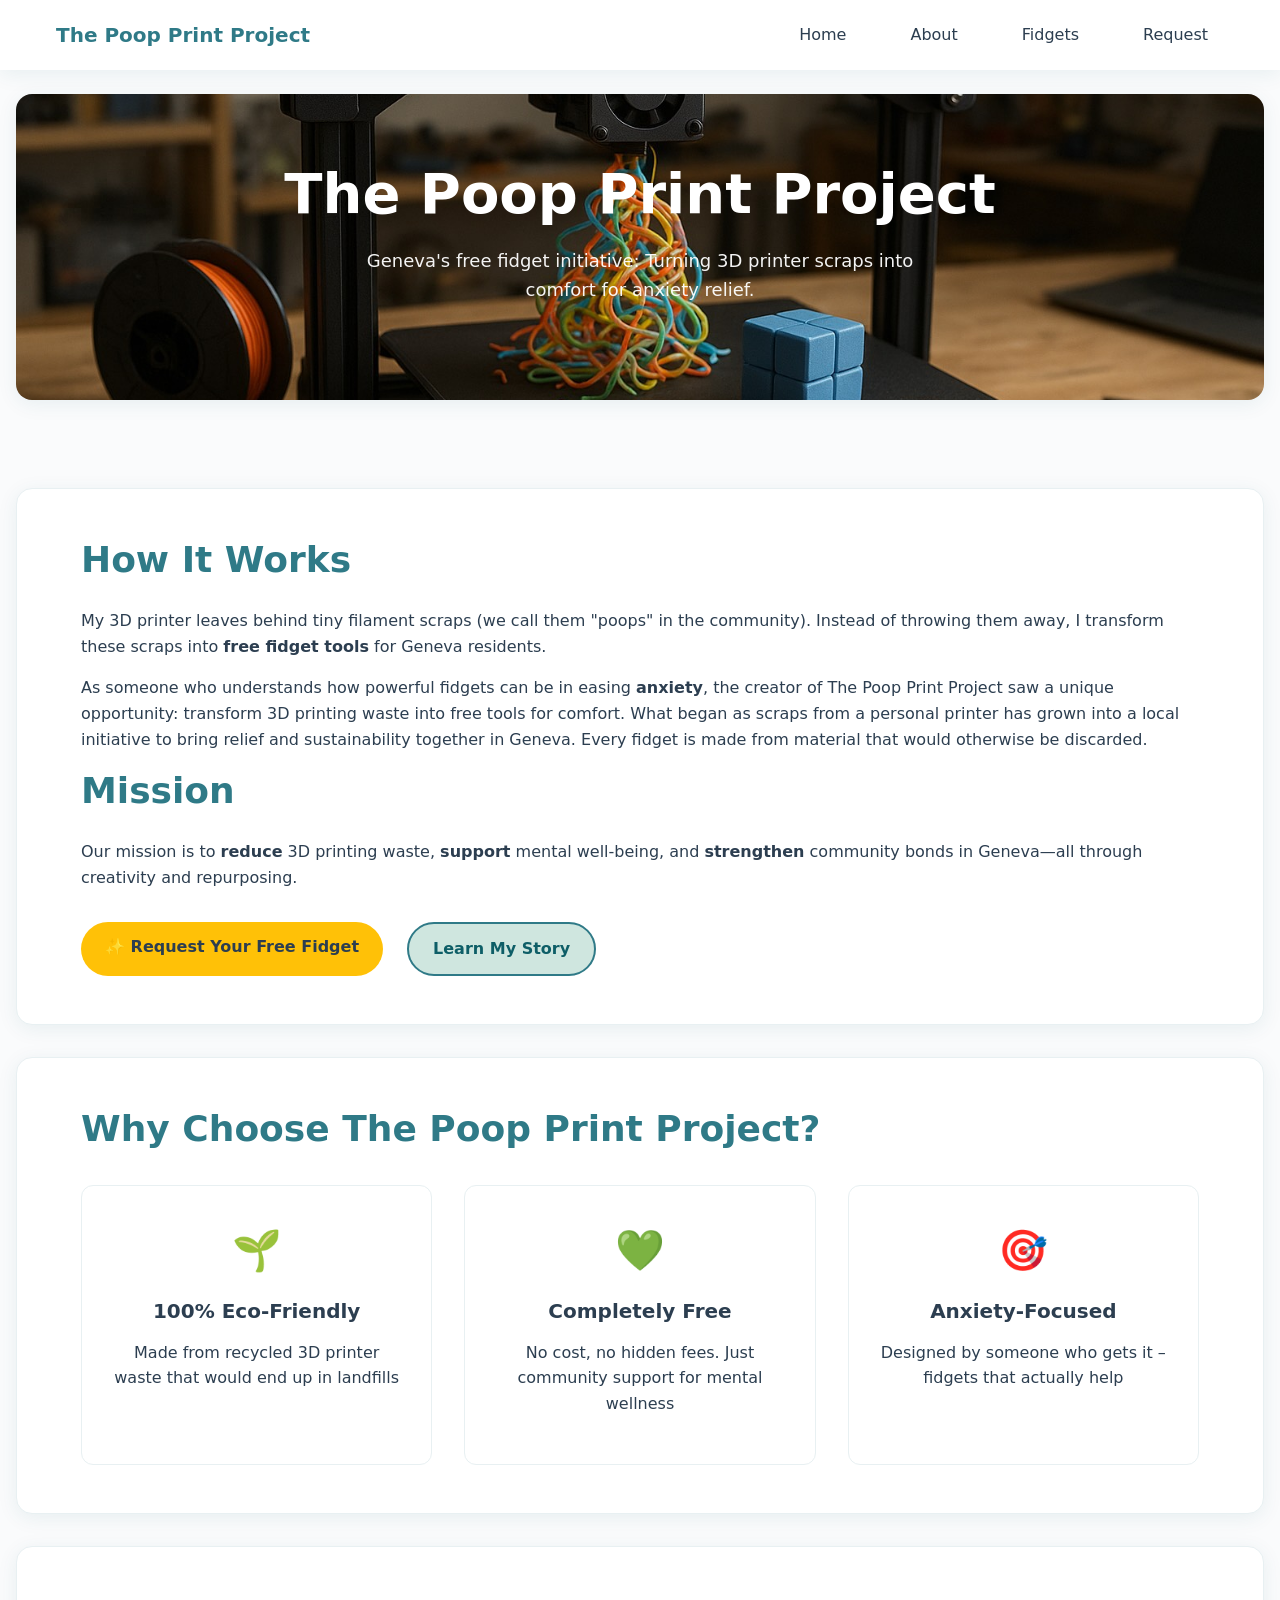
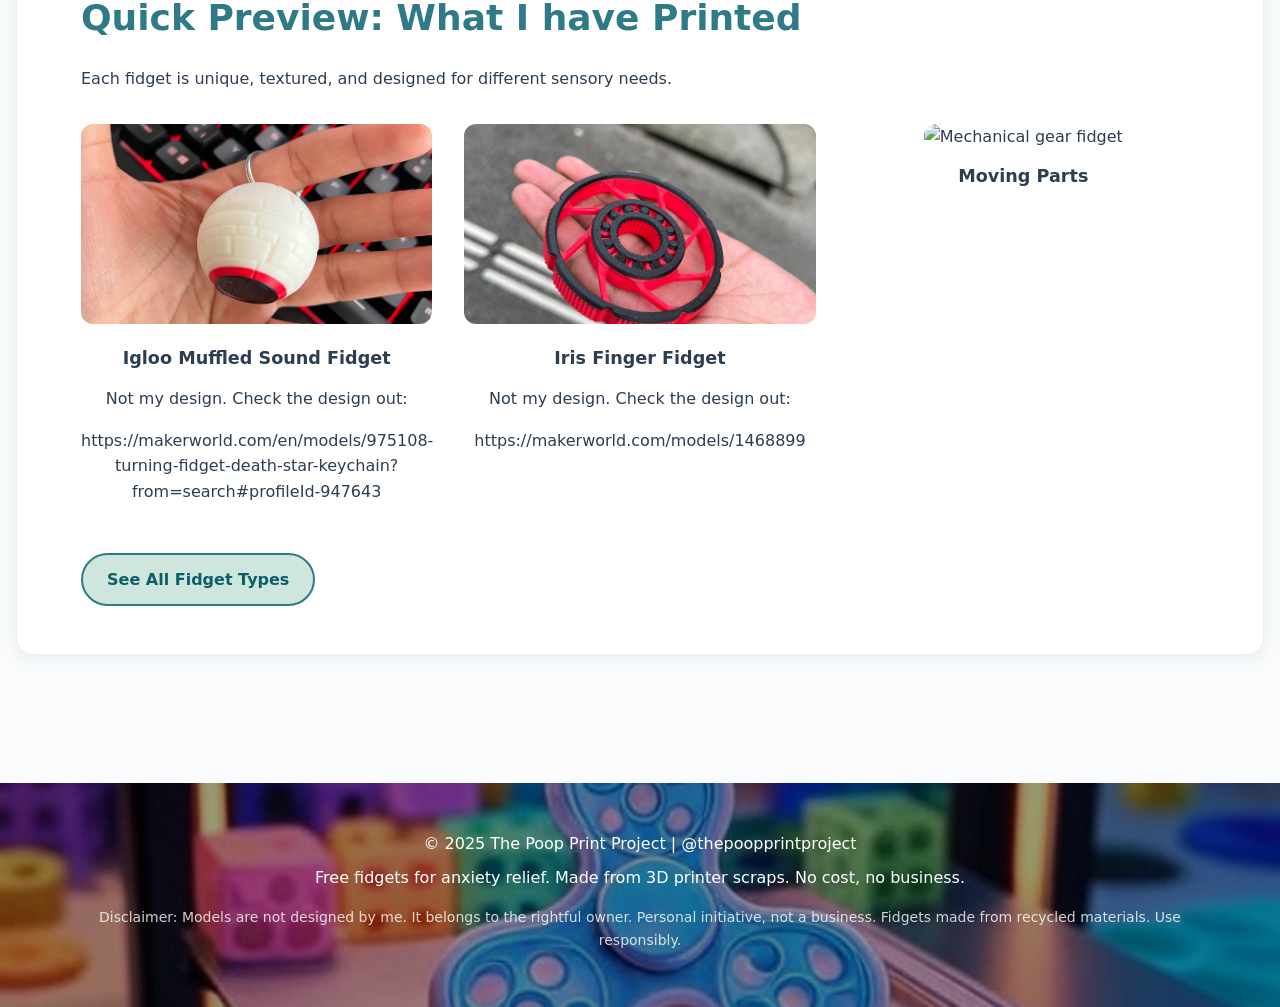
==== index.html @ f66a2a40 "Update index.html" ====
<!DOCTYPE html>
<html lang="en">
<head>
    <meta charset="UTF-8">
    <meta name="viewport" content="width=device-width, initial-scale=1.0">
    <title>The Poop Print Project | Geneva's Free Fidget Initiative</title>
    <meta name="description" content="Geneva student turning 3D printer scraps into free fidgets for anxiety relief. No cost, no strings attached.">
    
    <!-- Link to the favicon -->
    <link rel="icon" type="image/png" href="tp3logo.PNG">
    
    <link rel="stylesheet" href="styles.css">
</head>
<body>
    <nav class="nav">
        <div class="nav-container">
            <a href="index.html" class="nav-logo">The Poop Print Project</a>
            <ul class="nav-menu">
                <li><a href="index.html" class="nav-link">Home</a></li>
                <li><a href="about.html" class="nav-link">About</a></li>
                <li><a href="fidgets.html" class="nav-link">Fidgets</a></li>
                <li><a href="request.html" class="nav-link">Request</a></li>
            </ul>
        </div>
    </nav>

    <header class="hero">
        <div class="hero-content">
            <h1>The Poop Print Project</h1>
            <p class="hero-tagline">Geneva's free fidget initiative: Turning 3D printer scraps into comfort for anxiety relief.</p>
<!---         ////  <img src="landing.png" alt="3D printer creating fidgets from recycled filament scraps" class="hero-img"> // --->
        </div>
    </header>

    <main class="main">
        <section class="section intro">
            <div class="container">
                <h2>How It Works</h2>
                <p>My 3D printer leaves behind tiny filament scraps (we call them "poops" in the community). Instead of throwing them away, I transform these scraps into <strong>free fidget tools</strong> for Geneva residents.</p>
                <p>As someone who understands how powerful fidgets can be in easing <strong>anxiety</strong>, the creator of The Poop Print Project saw a unique opportunity: transform 3D printing waste into free tools for comfort. What began as scraps from a personal printer has grown into a local initiative to bring relief and sustainability together in Geneva. Every fidget is made from material that would otherwise be discarded.</p>
                <h2>Mission</h2>
                <p>Our mission is to <strong>reduce</strong> 3D printing waste, <strong>support</strong> mental well-being, and <strong>strengthen</strong> community bonds in Geneva—all through creativity and repurposing.</p>
                <div class="cta-container">
                    <a href="request.html" class="btn-primary">✨ Request Your Free Fidget</a>
                    <a href="about.html" class="btn-secondary">Learn My Story</a>
                </div>
            </div>
        </section>

        <section class="section highlights">
            <div class="container">
                <h2>Why Choose The Poop Print Project?</h2>
                <div class="highlight-grid">
                    <div class="highlight-card">
                        <span class="highlight-icon">🌱</span>
                        <h3>100% Eco-Friendly</h3>
                        <p>Made from recycled 3D printer waste that would end up in landfills</p>
                    </div>
                    <div class="highlight-card">
                        <span class="highlight-icon">💚</span>
                        <h3>Completely Free</h3>
                        <p>No cost, no hidden fees. Just community support for mental wellness</p>
                    </div>
                    <div class="highlight-card">
                        <span class="highlight-icon">🎯</span>
                        <h3>Anxiety-Focused</h3>
                        <p>Designed by someone who gets it – fidgets that actually help</p>
                    </div>
                </div>
            </div>
        </section>

        <section class="section preview">
            <div class="container">
                <h2>Quick Preview: What I have Printed</h2>
                <p>Each fidget is unique, textured, and designed for different sensory needs.</p>
                <div class="preview-grid">
                    <div class="preview-item">
                        <img src="igloo.jpg" alt="Igloo Muffled Sound Fidget">
                        <h4>Igloo Muffled Sound Fidget</h4>
                        <p>Not my design. Check the design out:</p>
                        <p>https://makerworld.com/en/models/975108-turning-fidget-death-star-keychain?from=search#profileId-947643</p>
                    </div>
                    <div class="preview-item">
                        <img src="IMG_3560.jpeg" alt="Iris Finger Fidget">
                        <h4>Iris Finger Fidget</h4>
                        <p>Not my design. Check the design out:</p>
                        <p>https://makerworld.com/models/1468899</p>
                    </div>
                    <div class="preview-item">
                        <img src="https://images.unsplash.com/photo-1624897922329-5c4a3d7a11d2?auto=format&fit=crop&w=300" alt="Mechanical gear fidget">
                        <h4>Moving Parts</h4>
                    </div>
                </div>
                <div class="cta-container">
                    <a href="fidgets.html" class="btn-secondary">See All Fidget Types</a>
                </div>
            </div>
        </section>
    </main>

    <footer class="footer">
        <div class="container">
            <p>&copy; 2025 The Poop Print Project | @thepoopprintproject</p>
            <p>Free fidgets for anxiety relief. Made from 3D printer scraps. No cost, no business.</p>
            <p class="disclaimer">Disclaimer: Models are not designed by me. It belongs to the rightful owner. Personal initiative, not a business. Fidgets made from recycled materials. Use responsibly.</p>
        </div>
    </footer>
</body>

</html>
---- styles.css ----
/* The Poop Print Project - Complete Stylesheet */
/* Color palette derived from provided image */

:root {
  /* Color palette from image */
  --pp-dark-teal: #0e5e67;
  --pp-teal: #2f7a87;
  --pp-mint: #cfe6df;
  --pp-cream: #f7f4dc;
  --pp-sage: #8a9c77;
  --pp-accent: #FFC107;
  
  /* Additional colors for better UX */
  --pp-bg: #fafbfc;
  --pp-text: #2c3e50;
  --pp-text-light: #5d6d7e;
  --pp-surface: #ffffff;
  --pp-border: #e8f0f2;
  --pp-shadow: 0 4px 20px rgba(14, 94, 103, 0.08);
  --pp-shadow-hover: 0 8px 30px rgba(14, 94, 103, 0.15);
  
  /* Typography */
  --font-heading: 'Inter', 'Poppins', system-ui, -apple-system, sans-serif;
  --font-body: system-ui, -apple-system, 'Segoe UI', Roboto, sans-serif;
  
  /* Spacing */
  --spacing-xs: 0.5rem;
  --spacing-sm: 1rem;
  --spacing-md: 1.5rem;
  --spacing-lg: 2rem;
  --spacing-xl: 3rem;
  --spacing-2xl: 4rem;
  
  /* Container */
  --container-max: 1200px;
  --container-padding: 1rem;
}

/* Reset and Base Styles */
* {
  box-sizing: border-box;
  margin: 0;
  padding: 0;
}

html {
  scroll-behavior: smooth;
}

body {
  font-family: var(--font-body);
  color: var(--pp-text);
  background: var(--pp-bg);
  line-height: 1.6;
  font-size: 16px;
}

.container {
  max-width: var(--container-max);
  margin: 0 auto;
  padding: 0 var(--container-padding);
}

/* Navigation */
.nav {
  background: var(--pp-surface);
  box-shadow: var(--pp-shadow);
  position: sticky;
  top: 0;
  z-index: 100;
}

.nav-container {
  max-width: var(--container-max);
  margin: 0 auto;
  padding: 0 var(--container-padding);
  display: flex;
  justify-content: space-between;
  align-items: center;
  min-height: 70px;
}

.nav-logo {
  font-family: var(--font-heading);
  font-size: 1.25rem;
  font-weight: 700;
  color: var(--pp-teal);
  text-decoration: none;
}

.nav-menu {
  display: flex;
  list-style: none;
  gap: var(--spacing-lg);
}

.nav-link {
  text-decoration: none;
  color: var(--pp-text);
  font-weight: 500;
  padding: var(--spacing-xs) var(--spacing-sm);
  border-radius: 8px;
  transition: all 0.3s ease;
}

.nav-link:hover,
.nav-link.active {
  background: var(--pp-mint);
  color: var(--pp-dark-teal);
}

/* Typography */
h1, h2, h3, h4, h5, h6 {
  font-family: var(--font-heading);
  font-weight: 700;
  line-height: 1.3;
  margin-bottom: var(--spacing-sm);
}

h1 {
  font-size: clamp(2rem, 4vw + 1rem, 3.5rem);
  color: var(--pp-surface);
}

h2 {
  font-size: clamp(1.5rem, 3vw + 0.5rem, 2.25rem);
  color: var(--pp-teal);
  margin-bottom: var(--spacing-md);
}

h3 {
  font-size: 1.25rem;
  color: var(--pp-text);
}

h4 {
  font-size: 1.1rem;
  color: var(--pp-text);
}

p {
  margin-bottom: var(--spacing-sm);
}

.lead {
  font-size: 1.125rem;
  color: var(--pp-text-light);
  font-weight: 400;
}

/* Hero Section */
.hero {
  background-image: url('landing.png'), linear-gradient(135deg, rgba(14,94,103,0.35) 0%, rgba(47,122,135,0.22) 100%);
  background-size: cover;            /* Makes image cover the area, responsive to screen */
  background-position: center;       /* Centers the image */
  background-repeat: no-repeat;      /* Prevents tiling */
  color: var(--pp-surface);          /* Ensures headline text stays readable */
  padding: var(--spacing-2xl) var(--container-padding);
  text-align: center;
  border-radius: 16px;
  margin: var(--spacing-md) var(--container-padding);
  box-shadow: var(--pp-shadow);
  position: relative;
}


.hero-content {
  max-width: 900px;
  margin: 0 auto;
}

.hero-tagline {
  font-size: 1.125rem;
  opacity: 0.95;
  margin-bottom: var(--spacing-lg);
  max-width: 600px;
  margin-left: auto;
  margin-right: auto;
}

.hero-img {
  max-width: 100%;
  height: auto;
  max-height: 400px;
  object-fit: cover;
  border-radius: 12px;
  margin-top: var(--spacing-lg);
  box-shadow: 0 8px 24px rgba(0,0,0,0.2);
}

.hero-simple {
  background: var(--pp-surface);
  color: var(--pp-text);
  padding: var(--spacing-xl) var(--container-padding);
  text-align: center;
  border-bottom: 3px solid var(--pp-mint);
}

.hero-simple h1 {
  color: var(--pp-teal);
}

/* Main Content */
.main {
  padding: var(--spacing-lg) 0;
}

.section {
  background: var(--pp-surface);
  border-radius: 16px;
  padding: var(--spacing-xl);
  margin: var(--spacing-lg) var(--container-padding);
  box-shadow: var(--pp-shadow);
  border: 1px solid var(--pp-border);
}

/* Buttons */
.btn-primary, .btn-secondary {
  display: inline-block;
  padding: 12px 24px;
  border-radius: 30px;
  text-decoration: none;
  font-weight: 600;
  text-align: center;
  transition: all 0.3s ease;
  font-size: 1rem;
}

.btn-primary {
  background: var(--pp-accent);
  color: var(--pp-text);
}

.btn-primary:hover {
  background: #e6b50a;
  transform: translateY(-2px);
  box-shadow: var(--pp-shadow-hover);
}

.btn-secondary {
  background: var(--pp-mint);
  color: var(--pp-dark-teal);
  border: 2px solid var(--pp-teal);
}

.btn-secondary:hover {
  background: var(--pp-teal);
  color: var(--pp-surface);
}

.cta-container {
  display: flex;
  gap: var(--spacing-md);
  margin-top: var(--spacing-lg);
  flex-wrap: wrap;
}

/* Grid Layouts */
.highlight-grid, .values-grid, .preview-grid {
  display: grid;
  grid-template-columns: repeat(auto-fit, minmax(280px, 1fr));
  gap: var(--spacing-lg);
  margin-top: var(--spacing-lg);
}

.steps-grid {
  display: grid;
  grid-template-columns: repeat(auto-fit, minmax(250px, 1fr));
  gap: var(--spacing-lg);
  margin: var(--spacing-lg) 0;
}

.locations-grid, .notes-grid {
  display: grid;
  grid-template-columns: repeat(auto-fit, minmax(300px, 1fr));
  gap: var(--spacing-lg);
  margin-top: var(--spacing-lg);
}

/* Cards */
.highlight-card, .value-card, .location-card, .note-card {
  background: var(--pp-surface);
  border: 1px solid var(--pp-border);
  border-radius: 12px;
  padding: var(--spacing-lg);
  text-align: center;
  transition: transform 0.3s ease;
}

.highlight-card:hover, .value-card:hover, .location-card:hover {
  transform: translateY(-4px);
  box-shadow: var(--pp-shadow-hover);
}

.highlight-icon {
  font-size: 2.5rem;
  display: block;
  margin-bottom: var(--spacing-sm);
}

.preview-item {
  text-align: center;
}

.preview-item img {
  width: 100%;
  height: 200px;
  object-fit: cover;
  border-radius: 12px;
  margin-bottom: var(--spacing-sm);
}

/* Step Cards */
.step {
  text-align: center;
  position: relative;
}

.step-number {
  display: inline-flex;
  align-items: center;
  justify-content: center;
  width: 50px;
  height: 50px;
  background: var(--pp-accent);
  color: var(--pp-text);
  border-radius: 50%;
  font-size: 1.25rem;
  font-weight: bold;
  margin-bottom: var(--spacing-sm);
}

/* Fidget Showcase */
.fidgets-gallery {
  display: flex;
  flex-direction: column;
  gap: var(--spacing-2xl);
}

.fidget-showcase {
  display: grid;
  grid-template-columns: 1fr 1fr;
  gap: var(--spacing-xl);
  align-items: center;
}

.fidget-showcase.reverse {
  direction: rtl;
}

.fidget-showcase.reverse > * {
  direction: ltr;
}

.fidget-showcase img {
  width: 100%;
  height: 300px;
  object-fit: cover;
  border-radius: 12px;
  box-shadow: var(--pp-shadow);
}

.fidget-info ul {
  margin-top: var(--spacing-sm);
  padding-left: var(--spacing-md);
}

.fidget-info li {
  margin-bottom: var(--spacing-xs);
}

/* Forms */
.form-container {
  margin: var(--spacing-lg) 0;
  border-radius: 12px;
  overflow: hidden;
  box-shadow: var(--pp-shadow);
}

.form-container iframe {
  width: 100%;
  min-height: 600px;
  border: none;
  background: var(--pp-surface);
}

.form-note {
  text-align: center;
  margin-top: var(--spacing-sm);
  font-style: italic;
  color: var(--pp-text-light);
}

.form-note a {
  color: var(--pp-teal);
  text-decoration: none;
}

.form-note a:hover {
  text-decoration: underline;
}

/* About Page Specific */
.about-content ul {
  margin: var(--spacing-sm) 0;
  padding-left: var(--spacing-lg);
}

.about-content li {
  margin-bottom: var(--spacing-xs);
}

.intro-text {
  font-size: 1.125rem;
  color: var(--pp-text-light);
  text-align: center;
  margin-bottom: var(--spacing-xl);
  max-width: 800px;
  margin-left: auto;
  margin-right: auto;
}

.custom-section {
  background: var(--pp-mint);
  padding: var(--spacing-xl);
  border-radius: 12px;
  margin: var(--spacing-xl) 0;
}

.custom-section h2 {
  color: var(--pp-dark-teal);
}

.custom-section ul {
  columns: 2;
  column-gap: var(--spacing-lg);
  margin-top: var(--spacing-sm);
}

.important-notes, .support-section {
  background: var(--pp-cream);
  padding: var(--spacing-xl);
  border-radius: 12px;
  margin: var(--spacing-xl) 0;
}

.important-notes h2, .support-section h2 {
  color: var(--pp-dark-teal);
}

/* Footer */
.footer {
  position: relative;
  background: url('image.jpg') no-repeat center center;
  background-size: cover;
  color: var(--pp-surface);
  text-align: center;
  padding: var(--spacing-xl) var(--container-padding);
  margin-top: var(--spacing-2xl);
  z-index: 0;
  overflow: hidden;
}

.footer::before {
  content: "";
  position: absolute;
  inset: 0;
  background-color: rgba(0, 0, 0, 0.4);
  z-index: -1;
}

.footer p {
  margin-bottom: var(--spacing-xs);
}

.disclaimer {
  font-size: 0.875rem;
  opacity: 0.8;
  margin-top: var(--spacing-sm);
}


.footer p {
  margin-bottom: var(--spacing-xs);
}

.disclaimer {
  font-size: 0.875rem;
  opacity: 0.8;
  margin-top: var(--spacing-sm);
}

/* Responsive Design */
@media (max-width: 768px) {
  .nav-menu {
    gap: var(--spacing-sm);
  }
  
  .nav-link {
    padding: var(--spacing-xs);
    font-size: 0.9rem;
  }
  
  .cta-container {
    flex-direction: column;
    align-items: center;
  }
  
  .btn-primary, .btn-secondary {
    width: 100%;
    max-width: 300px;
  }
  
  .fidget-showcase {
    grid-template-columns: 1fr;
    text-align: center;
  }
  
  .fidget-showcase.reverse {
    direction: ltr;
  }
  
  .custom-section ul {
    columns: 1;
  }
  
  .section {
    margin: var(--spacing-md) var(--spacing-sm);
    padding: var(--spacing-lg);
  }
  
  .hero {
    margin: var(--spacing-sm);
    padding: var(--spacing-xl) var(--spacing-md);
  }
}

@media (max-width: 480px) {
  .nav-container {
    flex-direction: column;
    padding: var(--spacing-sm);
    min-height: auto;
    gap: var(--spacing-sm);
  }
  
  .nav-menu {
    width: 100%;
    justify-content: center;
  }
  
  .hero-tagline {
    font-size: 1rem;
  }
  
  .fidget-showcase img {
    height: 250px;
  }
  
  .highlight-grid, .values-grid, .preview-grid, .steps-grid, .locations-grid, .notes-grid {
    grid-template-columns: 1fr;
  }
}

/* Accessibility */
@media (prefers-reduced-motion: reduce) {
  * {
    animation-duration: 0.01ms !important;
    animation-iteration-count: 1 !important;
    transition-duration: 0.01ms !important;
    scroll-behavior: auto !important;
  }
}

/* Focus styles for accessibility */
.btn-primary:focus,
.btn-secondary:focus,
.nav-link:focus,
a:focus {
  outline: 3px solid var(--pp-accent);
  outline-offset: 2px;
}

/* Print styles */
@media print {
  .nav, .footer {
    display: none;
  }
  
  .section {
    box-shadow: none;
    border: 1px solid #ccc;
  }
  
  .hero {
    background: none !important;
    color: black !important;
  }
}

@media (max-width: 480px) {
  .hero {
    background-size: cover;
    background-position: center;
    min-height: 220px;                       /* Sets minimum height for visibility on mobile */
    padding: var(--spacing-lg) var(--spacing-sm); /* Less padding for small screens */
  }
}
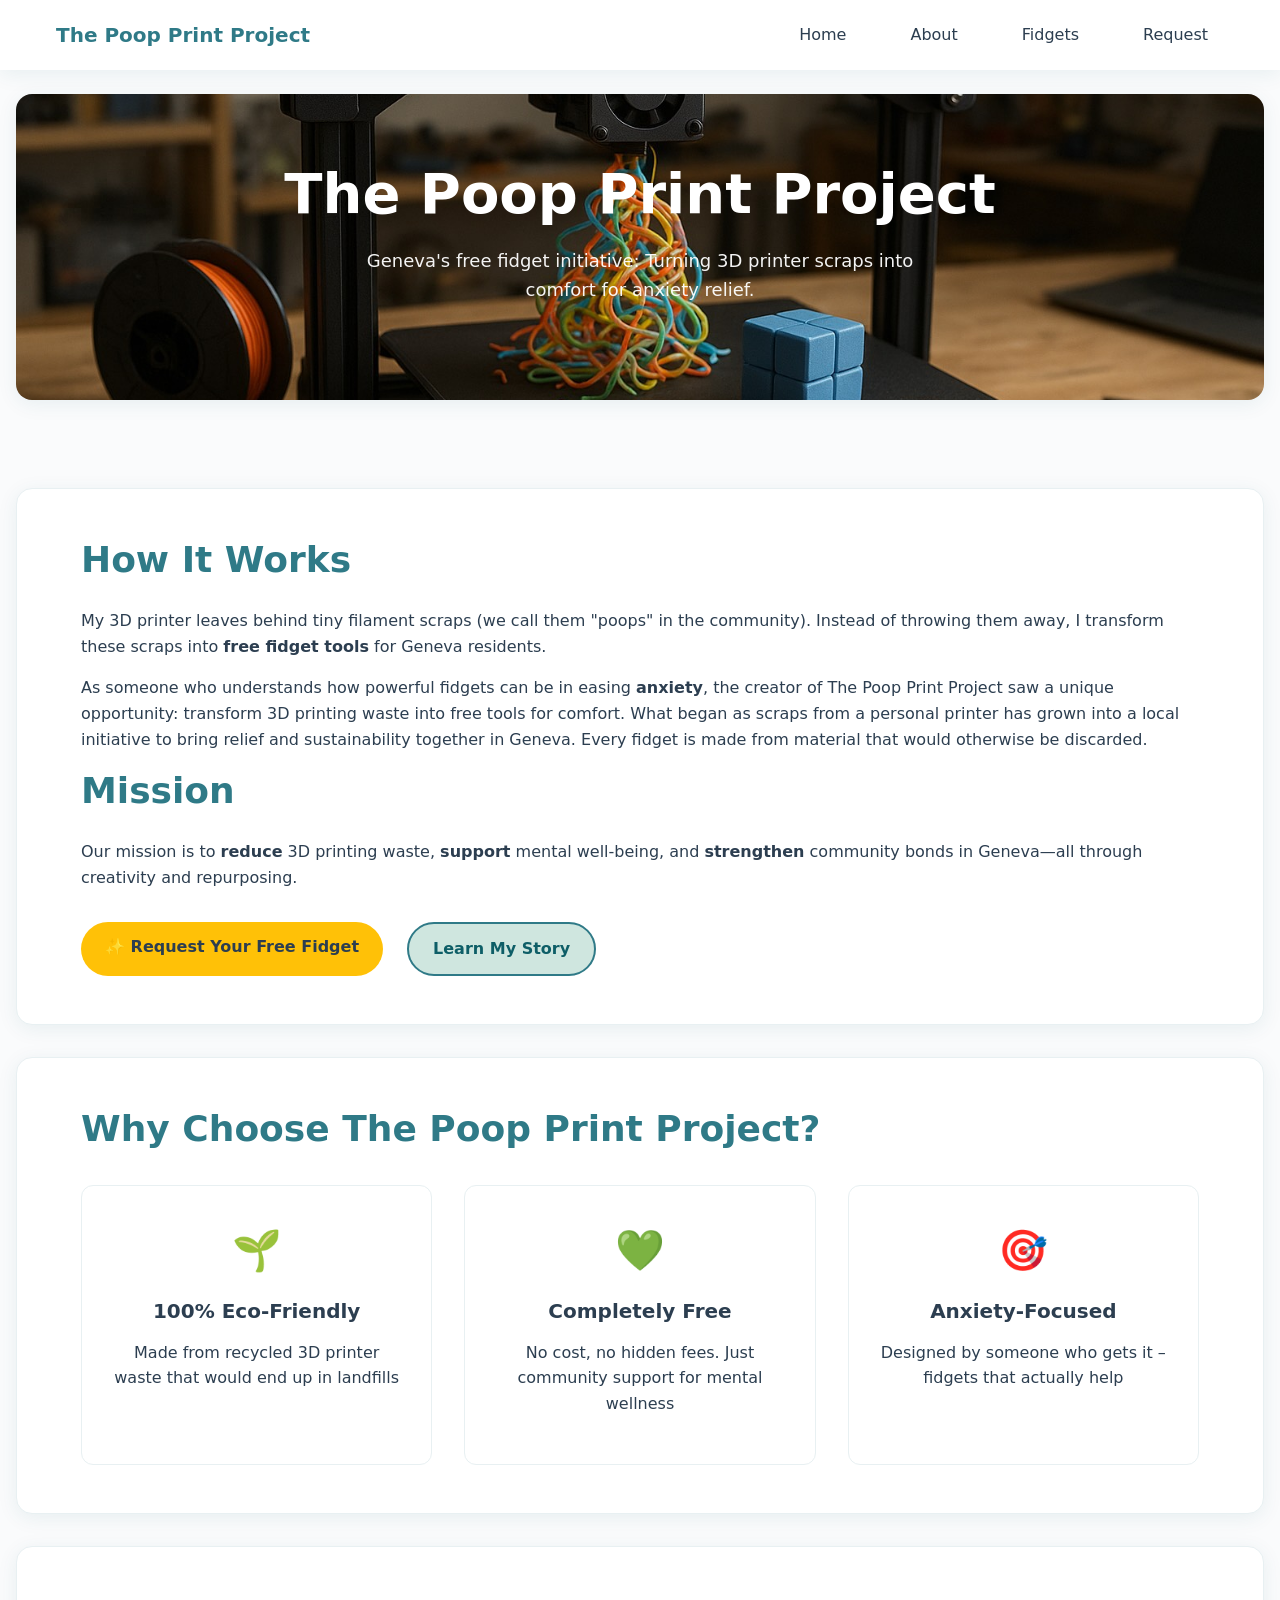
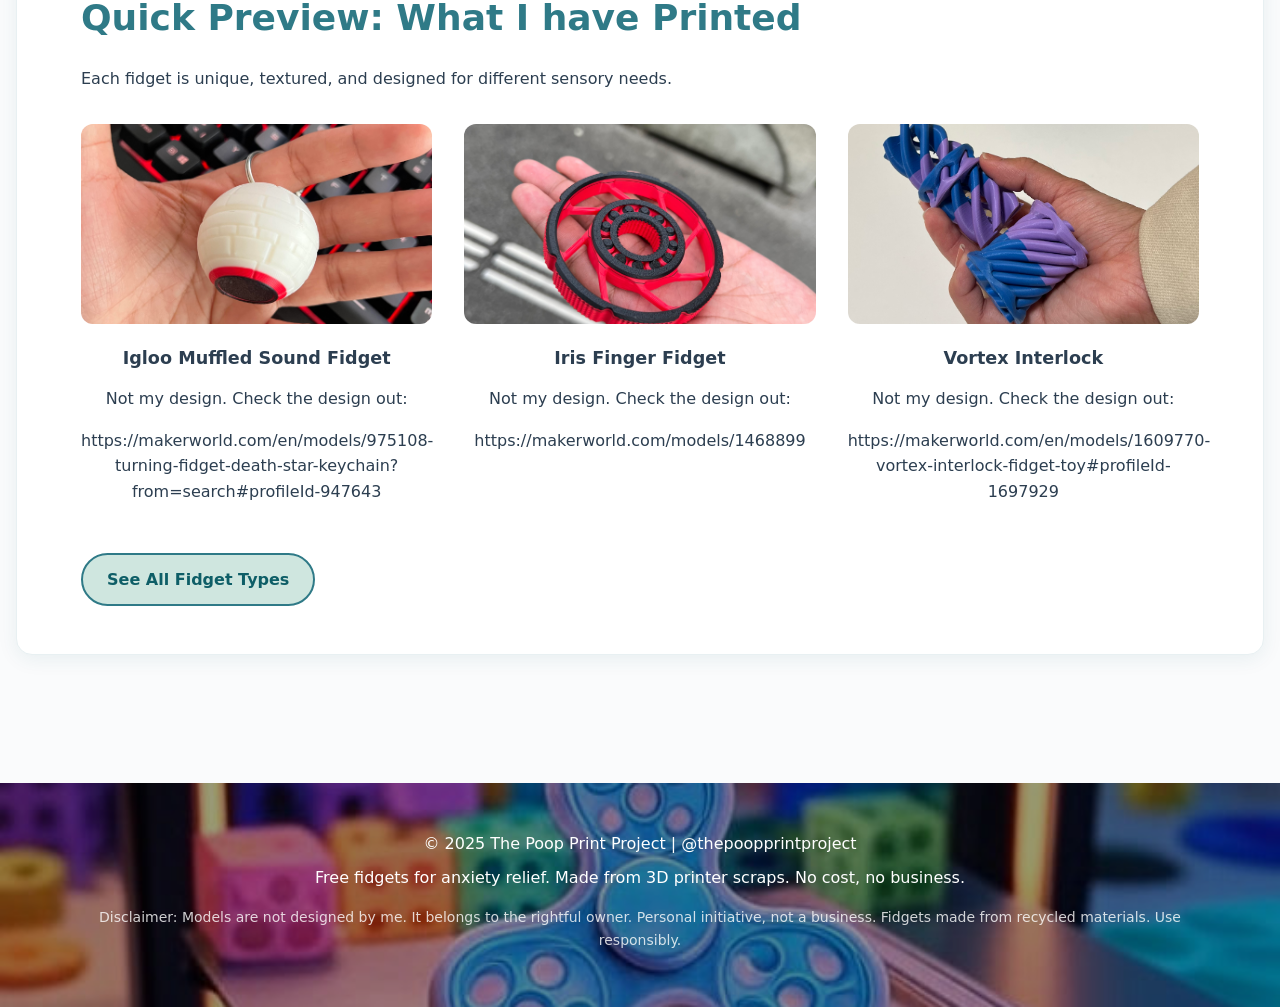
==== commit 0f2327be: "spiral fidget added" ====
--- a/index.html
+++ b/index.html
@@ -88,8 +88,10 @@
                         <p>https://makerworld.com/models/1468899</p>
                     </div>
                     <div class="preview-item">
-                        <img src="https://images.unsplash.com/photo-1624897922329-5c4a3d7a11d2?auto=format&fit=crop&w=300" alt="Mechanical gear fidget">
-                        <h4>Moving Parts</h4>
+                        <img src="Spiralfidget.png" alt="Vortex Interlock">
+                        <h4>Vortex Interlock</h4>
+                        <p>Not my design. Check the design out:</p>
+                        <p>https://makerworld.com/en/models/1609770-vortex-interlock-fidget-toy#profileId-1697929</p>
                     </div>
                 </div>
                 <div class="cta-container">
@@ -123,3 +125,4 @@
 
 
 
+
--- a/styles.css
+++ b/styles.css
@@ -606,3 +606,68 @@
   }
 }
 
+/*availability*/
+
+/* Standalone inline fidget status badge */
+.fidget-status {
+  display: inline-flex;
+  align-items: center;
+  gap: 0.2em;
+  padding: 0.05em 0.35em;
+  border-radius: 8px;
+  font-size: 0.875rem;
+  font-weight: 600;
+  text-transform: uppercase;
+  letter-spacing: 0.5px;
+  line-height: 1;
+  vertical-align: middle;
+  cursor: default;
+  box-shadow: 0 1px 4px rgba(0,0,0,0.1);
+  transition: all 0.3s ease;
+  color: white;
+  margin-left: 0;  /* optional if used inline with other elements */
+  position: relative;   /* allows fine-tuning */
+  left: -1.0em;         /* shift slightly left */
+}
+
+/* Icon */
+.fidget-status .status-icon {
+  width: 0.75em;
+  height: 0.75em;
+  vertical-align: middle;
+}
+
+/* Hover effect */
+.fidget-status:hover {
+  filter: brightness(0.9);
+}
+
+/* AVAILABLE state */
+.fidget-status.available {
+  background-color: #4CAF50; 
+}
+
+/* SOLD OUT state */
+.fidget-status.soldout {
+  background-color: #e74c3c; 
+}
+
+/* Text visibility */
+.fidget-status .available-text {
+  display: inline;
+}
+
+.fidget-status .soldout-text {
+  display: none;
+}
+
+/* Switch to soldout text when badge has class .soldout */
+.fidget-status.soldout .available-text {
+  display: none;
+}
+
+.fidget-status.soldout .soldout-text {
+  display: inline;
+}
+
+
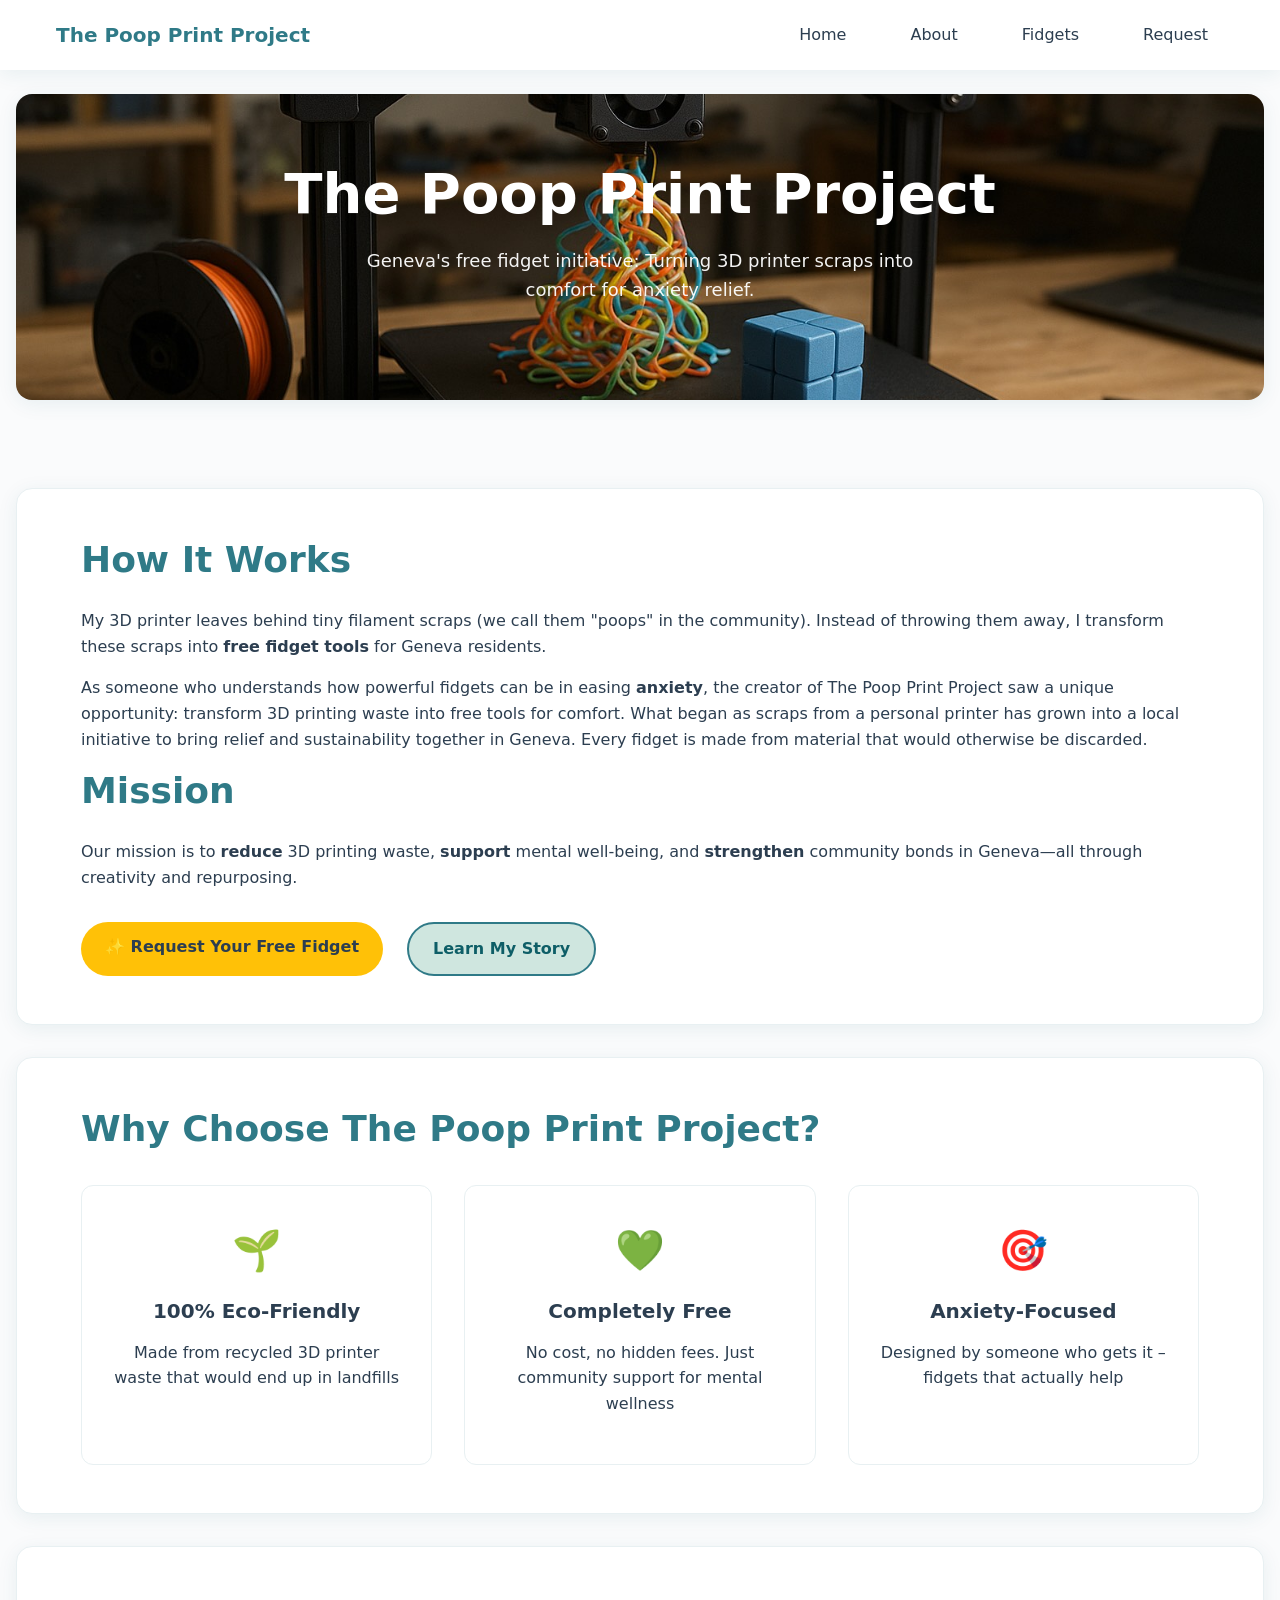
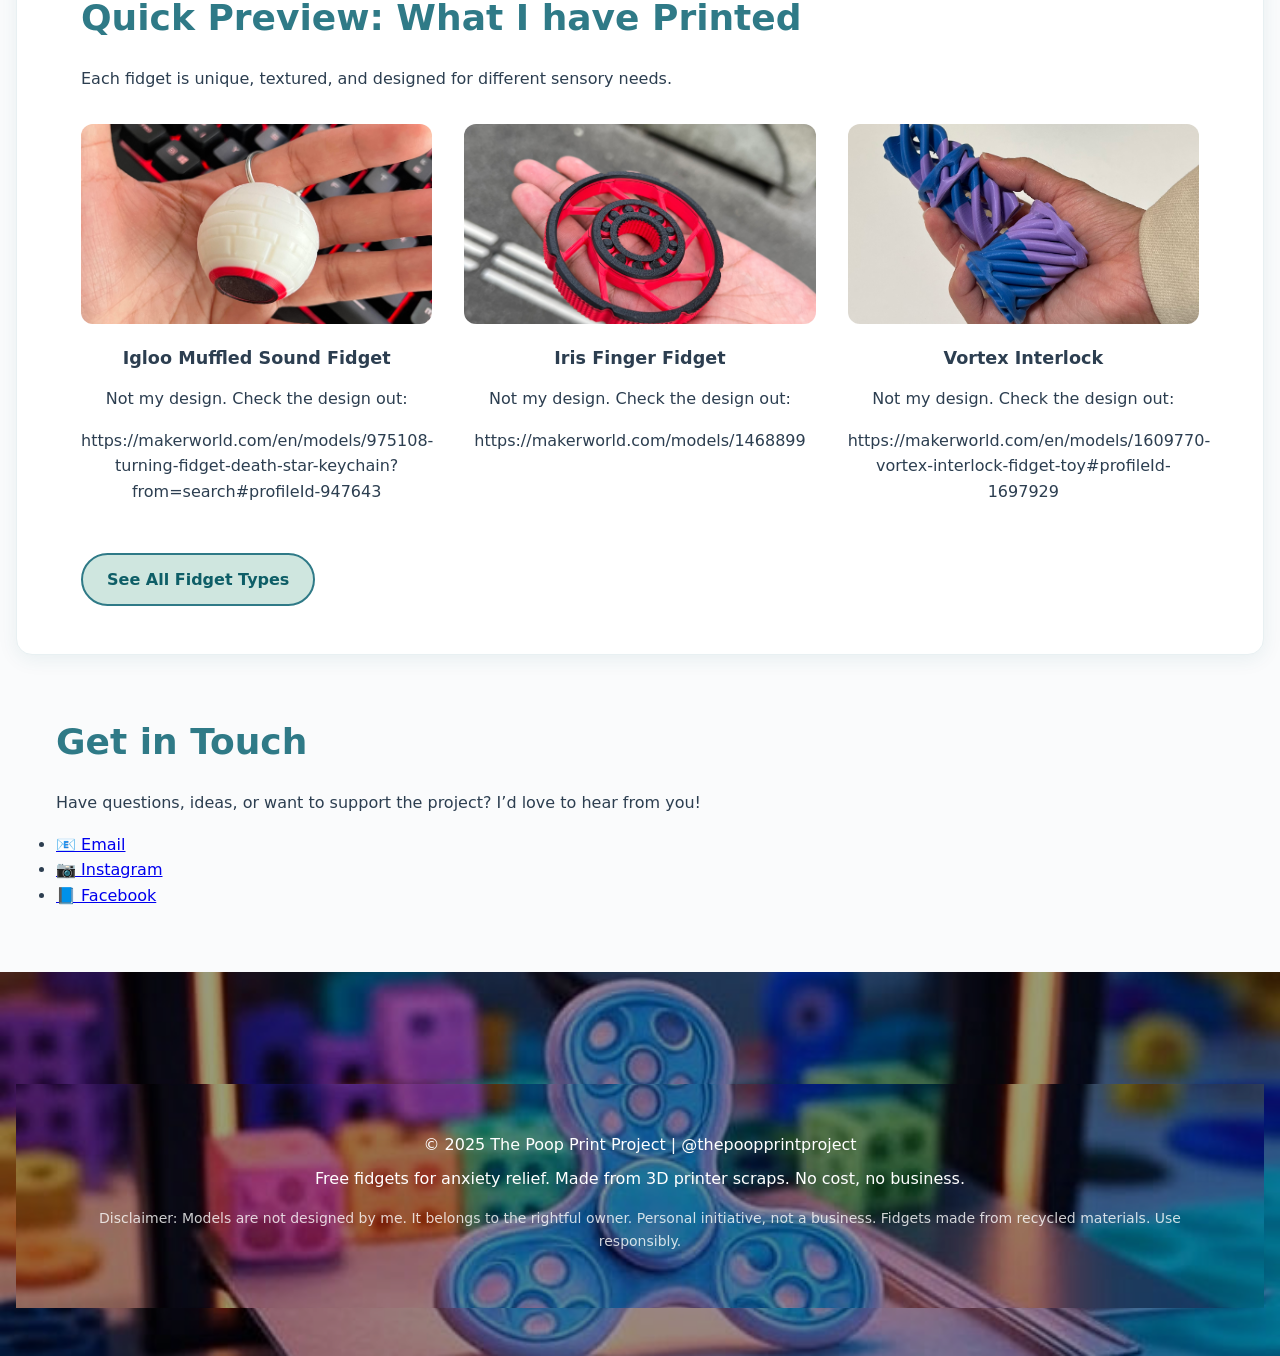
==== commit a2a0585d: "contact added" ====
--- a/index.html
+++ b/index.html
@@ -100,6 +100,22 @@
             </div>
         </section>
     </main>
+    </main>
+    
+<!--- CONTACT// --->
+    <section id="contact">
+      <div class="container">
+        <h2>Get in Touch</h2>
+        <p>Have questions, ideas, or want to support the project? I’d love to hear from you!</p>
+        <ul class="contact-links">
+          <li><a href="mailto:fidgets.geneva@gmail.com">📧 Email</a></li>
+          <li><a href="https://instagram.com/yourhandle" target="_blank">📷 Instagram</a></li>
+          <li><a href="https://facebook.com/yourpage" target="_blank">📘 Facebook</a></li>
+        </ul>
+      </div>
+    </section>
+
+    <footer class="footer">
 
     <footer class="footer">
         <div class="container">
@@ -126,3 +142,4 @@
 
 
 
+
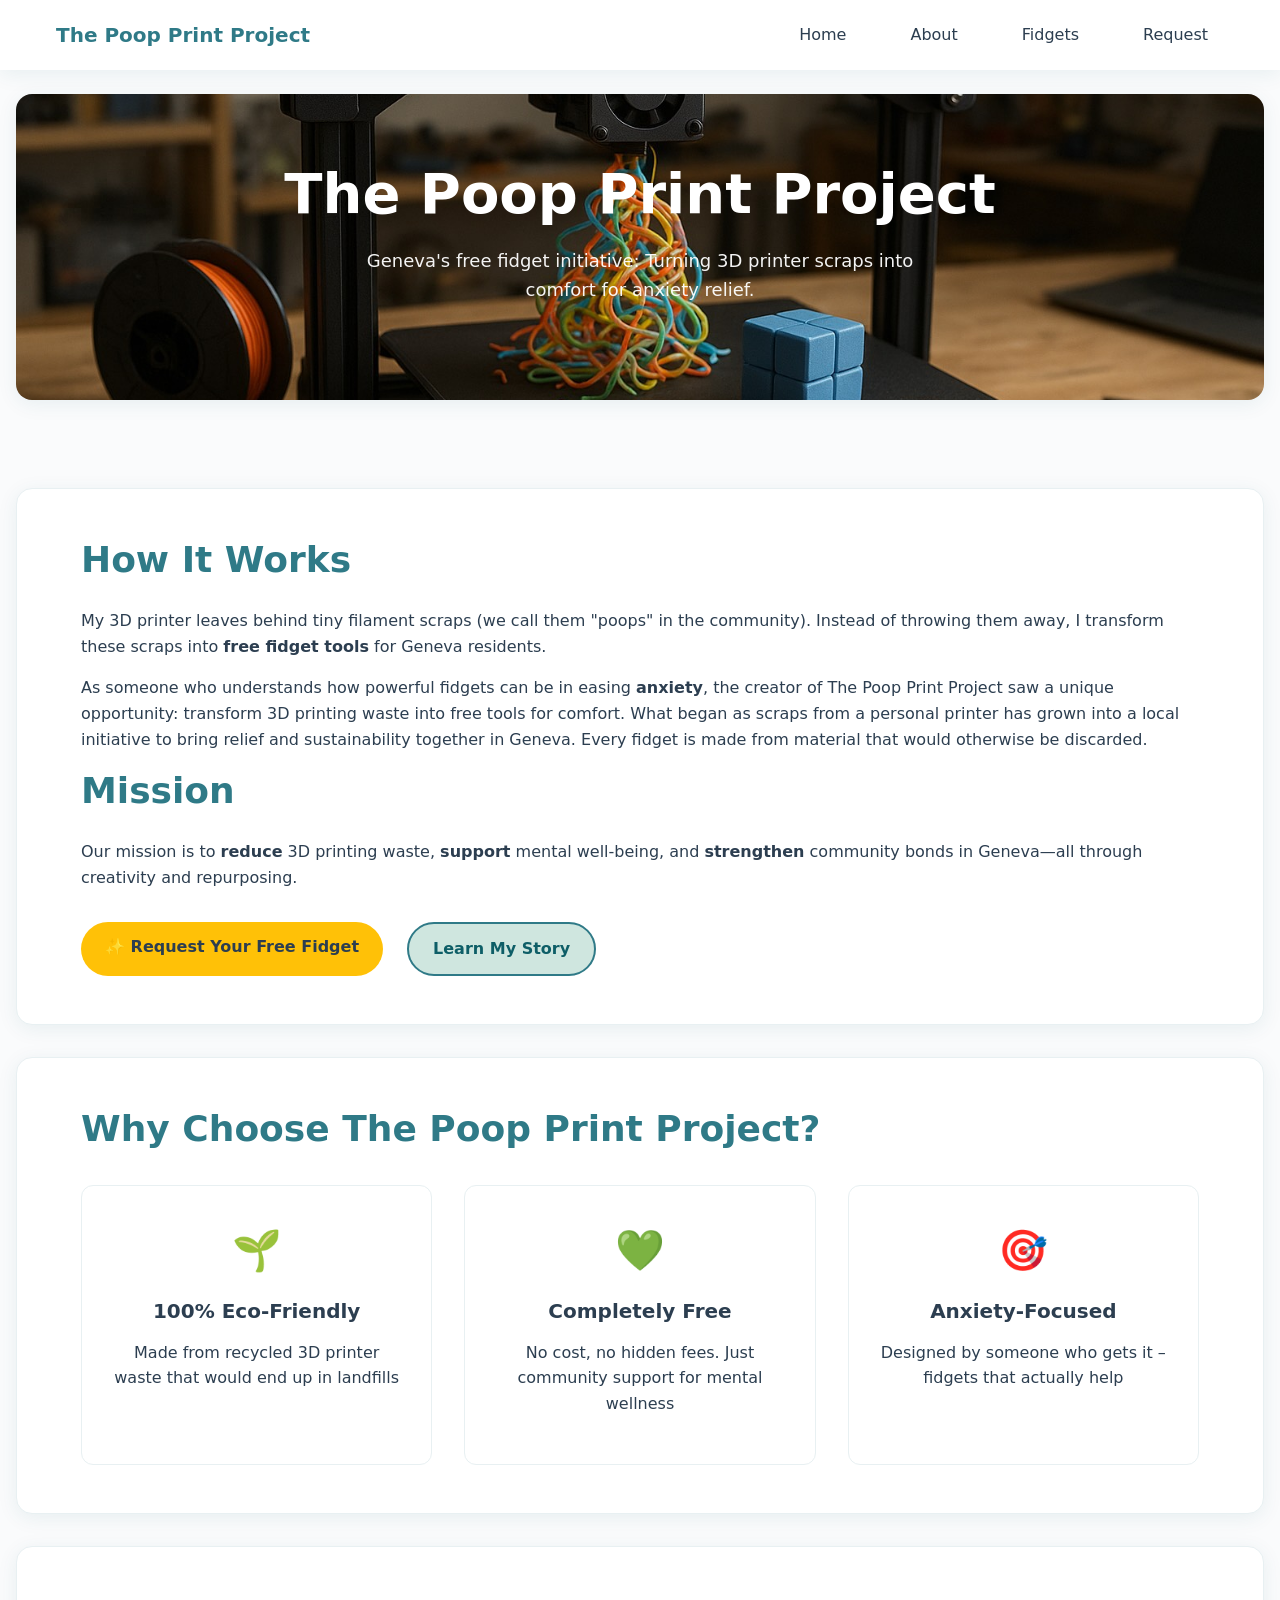
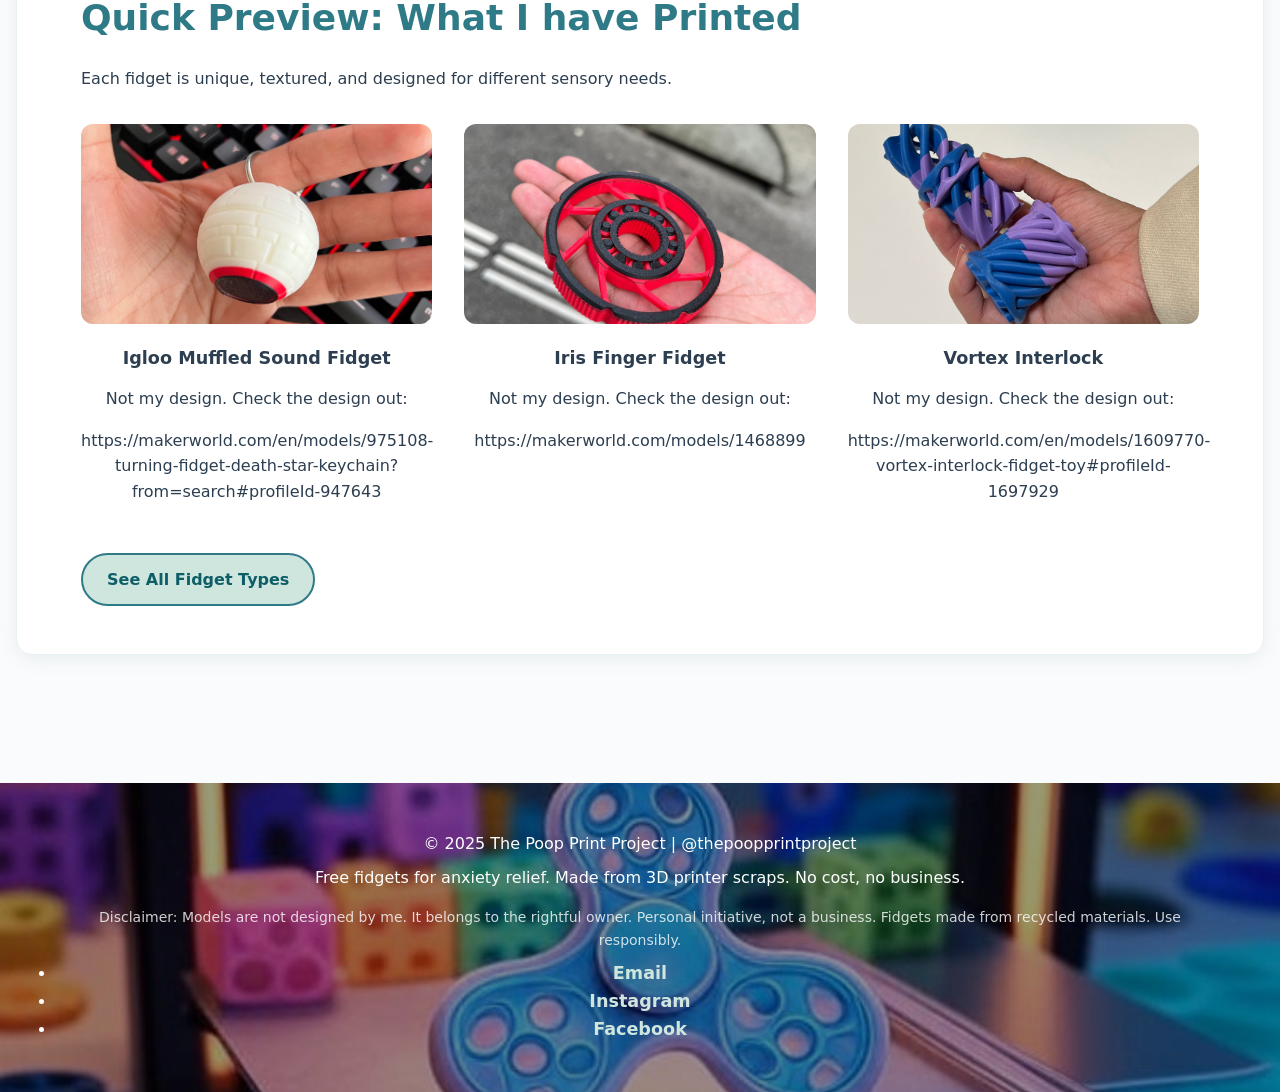
==== commit 28188a50: "CONTACT IN FOOTER" ====
--- a/index.html
+++ b/index.html
@@ -100,28 +100,17 @@
             </div>
         </section>
     </main>
-    </main>
-    
-<!--- CONTACT// --->
-    <section id="contact">
-      <div class="container">
-        <h2>Get in Touch</h2>
-        <p>Have questions, ideas, or want to support the project? I’d love to hear from you!</p>
-        <ul class="contact-links">
-          <li><a href="mailto:fidgets.geneva@gmail.com">📧 Email</a></li>
-          <li><a href="https://instagram.com/yourhandle" target="_blank">📷 Instagram</a></li>
-          <li><a href="https://facebook.com/yourpage" target="_blank">📘 Facebook</a></li>
-        </ul>
-      </div>
-    </section>
-
-    <footer class="footer">
-
     <footer class="footer">
         <div class="container">
             <p>&copy; 2025 The Poop Print Project | @thepoopprintproject</p>
             <p>Free fidgets for anxiety relief. Made from 3D printer scraps. No cost, no business.</p>
             <p class="disclaimer">Disclaimer: Models are not designed by me. It belongs to the rightful owner. Personal initiative, not a business. Fidgets made from recycled materials. Use responsibly.</p>
+       <!-- Contact Links -->
+        <ul class="contact-links">
+            <li><a href="mailto:fidgets.geneva@gmail.com">Email</a></li>
+            <li><a href="https://instagram.com/yourhandle" target="_blank">Instagram</a></li>
+            <li><a href="https://facebook.com/yourpage" target="_blank">Facebook</a></li>
+        </ul>
         </div>
     </footer>
 </body>
@@ -143,3 +132,4 @@
 
 
 
+
--- a/styles.css
+++ b/styles.css
@@ -670,4 +670,28 @@
   display: inline;
 }
 
-
+//*CONTACT SECTION*//
+
+
+.footer .contact-links {
+  list-style: none;
+  padding: 0;
+  margin-top: var(--spacing-md);
+  display: flex;
+  justify-content: center;
+  gap: var(--spacing-lg);
+  flex-wrap: wrap;
+}
+
+.footer .contact-links a {
+  text-decoration: none;
+  font-weight: 600;
+  color: var(--pp-mint);   /* softer contrast against dark footer bg */
+  font-size: 1.1rem;
+  transition: all 0.3s ease;
+}
+
+.footer .contact-links a:hover {
+  color: var(--pp-accent); /* golden accent on hover */
+  transform: translateY(-2px);
+}
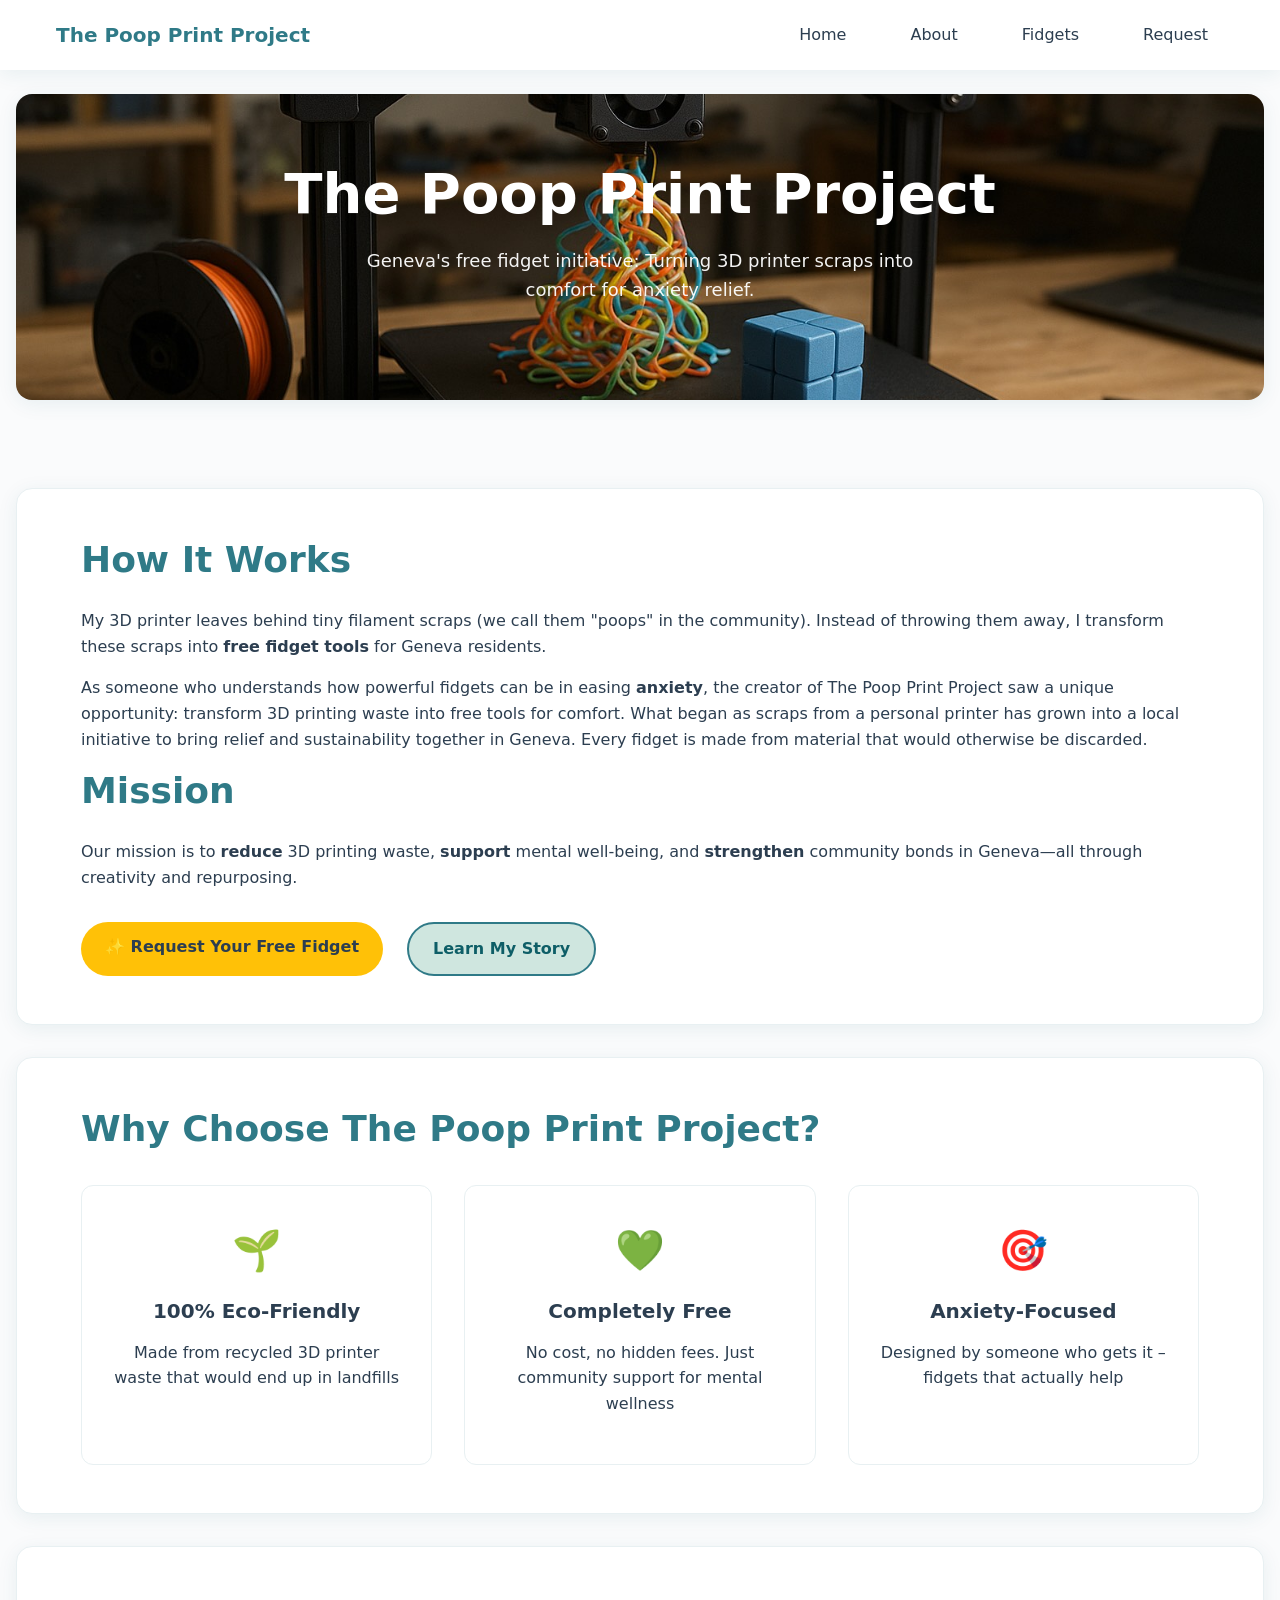
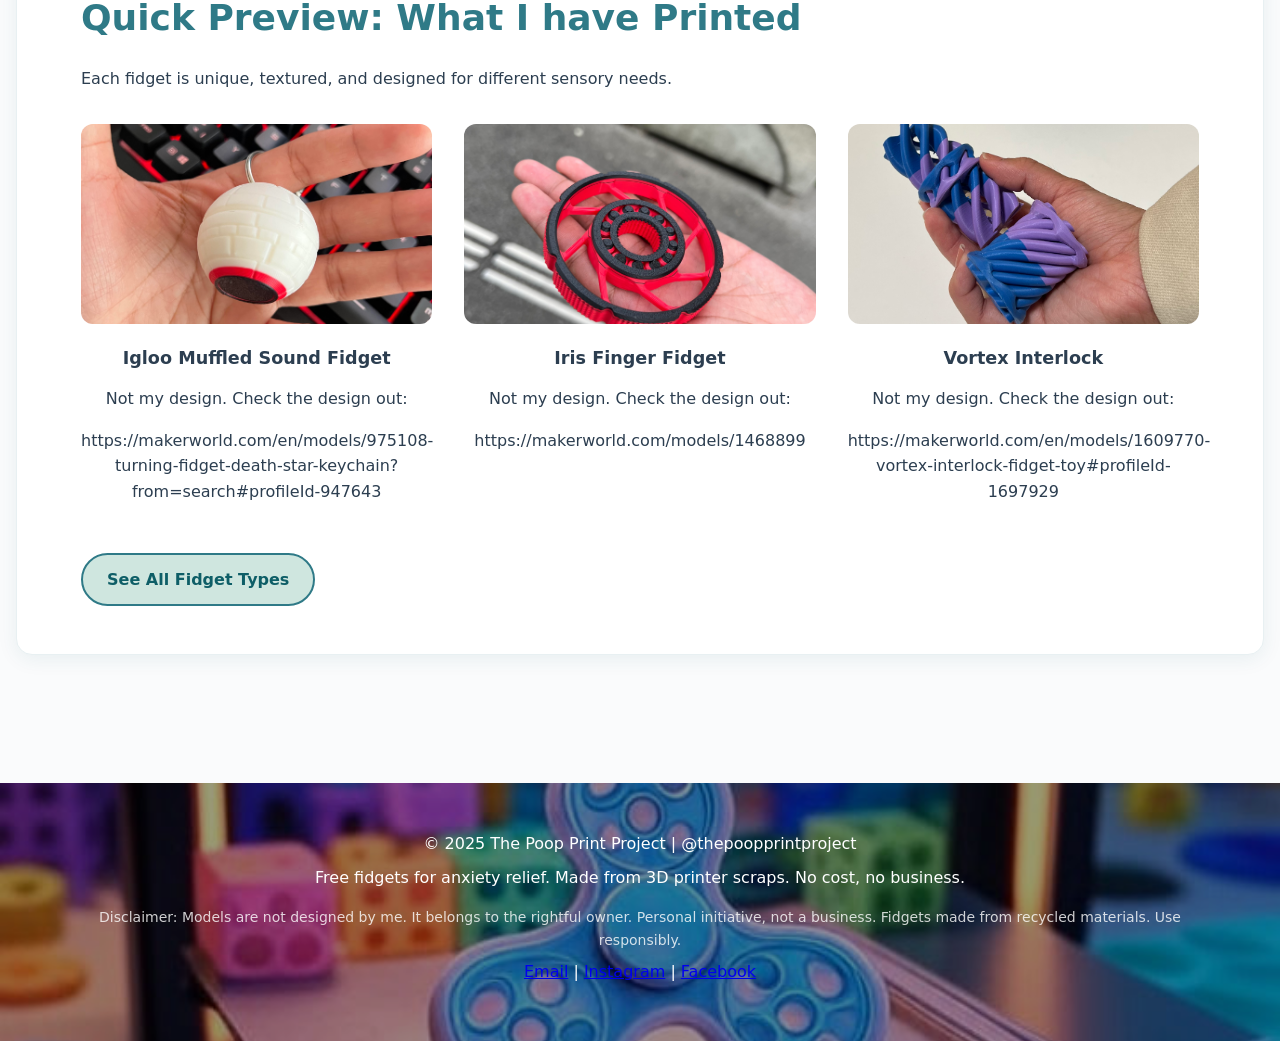
==== commit 2c853624: "contact links inline" ====
--- a/index.html
+++ b/index.html
@@ -105,12 +105,13 @@
             <p>&copy; 2025 The Poop Print Project | @thepoopprintproject</p>
             <p>Free fidgets for anxiety relief. Made from 3D printer scraps. No cost, no business.</p>
             <p class="disclaimer">Disclaimer: Models are not designed by me. It belongs to the rightful owner. Personal initiative, not a business. Fidgets made from recycled materials. Use responsibly.</p>
-       <!-- Contact Links -->
-        <ul class="contact-links">
-            <li><a href="mailto:fidgets.geneva@gmail.com">Email</a></li>
-            <li><a href="https://instagram.com/yourhandle" target="_blank">Instagram</a></li>
-            <li><a href="https://facebook.com/yourpage" target="_blank">Facebook</a></li>
-        </ul>
+      
+            <!-- Contact Links Inline -->
+        <p class="footer-contacts">
+            <a href="mailto:fidgets.geneva@gmail.com">Email</a> | 
+            <a href="https://instagram.com/yourhandle" target="_blank">Instagram</a> | 
+            <a href="https://facebook.com/yourpage" target="_blank">Facebook</a>
+        </p>
         </div>
     </footer>
 </body>
@@ -133,3 +134,4 @@
 
 
 
+
--- a/styles.css
+++ b/styles.css
@@ -680,18 +680,21 @@
   display: flex;
   justify-content: center;
   gap: var(--spacing-lg);
-  flex-wrap: wrap;
+  flex-wrap: nowrap;   /* keeps all links in one line */
+}
+
+.footer .contact-links li {
+  display: inline;    /* ensures horizontal layout */
 }
 
 .footer .contact-links a {
-  text-decoration: none;
+  text-decoration: underline; /* underline the links */
   font-weight: 600;
-  color: var(--pp-mint);   /* softer contrast against dark footer bg */
+  color: #ffffff;             /* white text */
   font-size: 1.1rem;
   transition: all 0.3s ease;
 }
 
 .footer .contact-links a:hover {
-  color: var(--pp-accent); /* golden accent on hover */
-  transform: translateY(-2px);
-}
+  color: var(--pp-accent);    /* golden accent on hover */
+  transform: tran
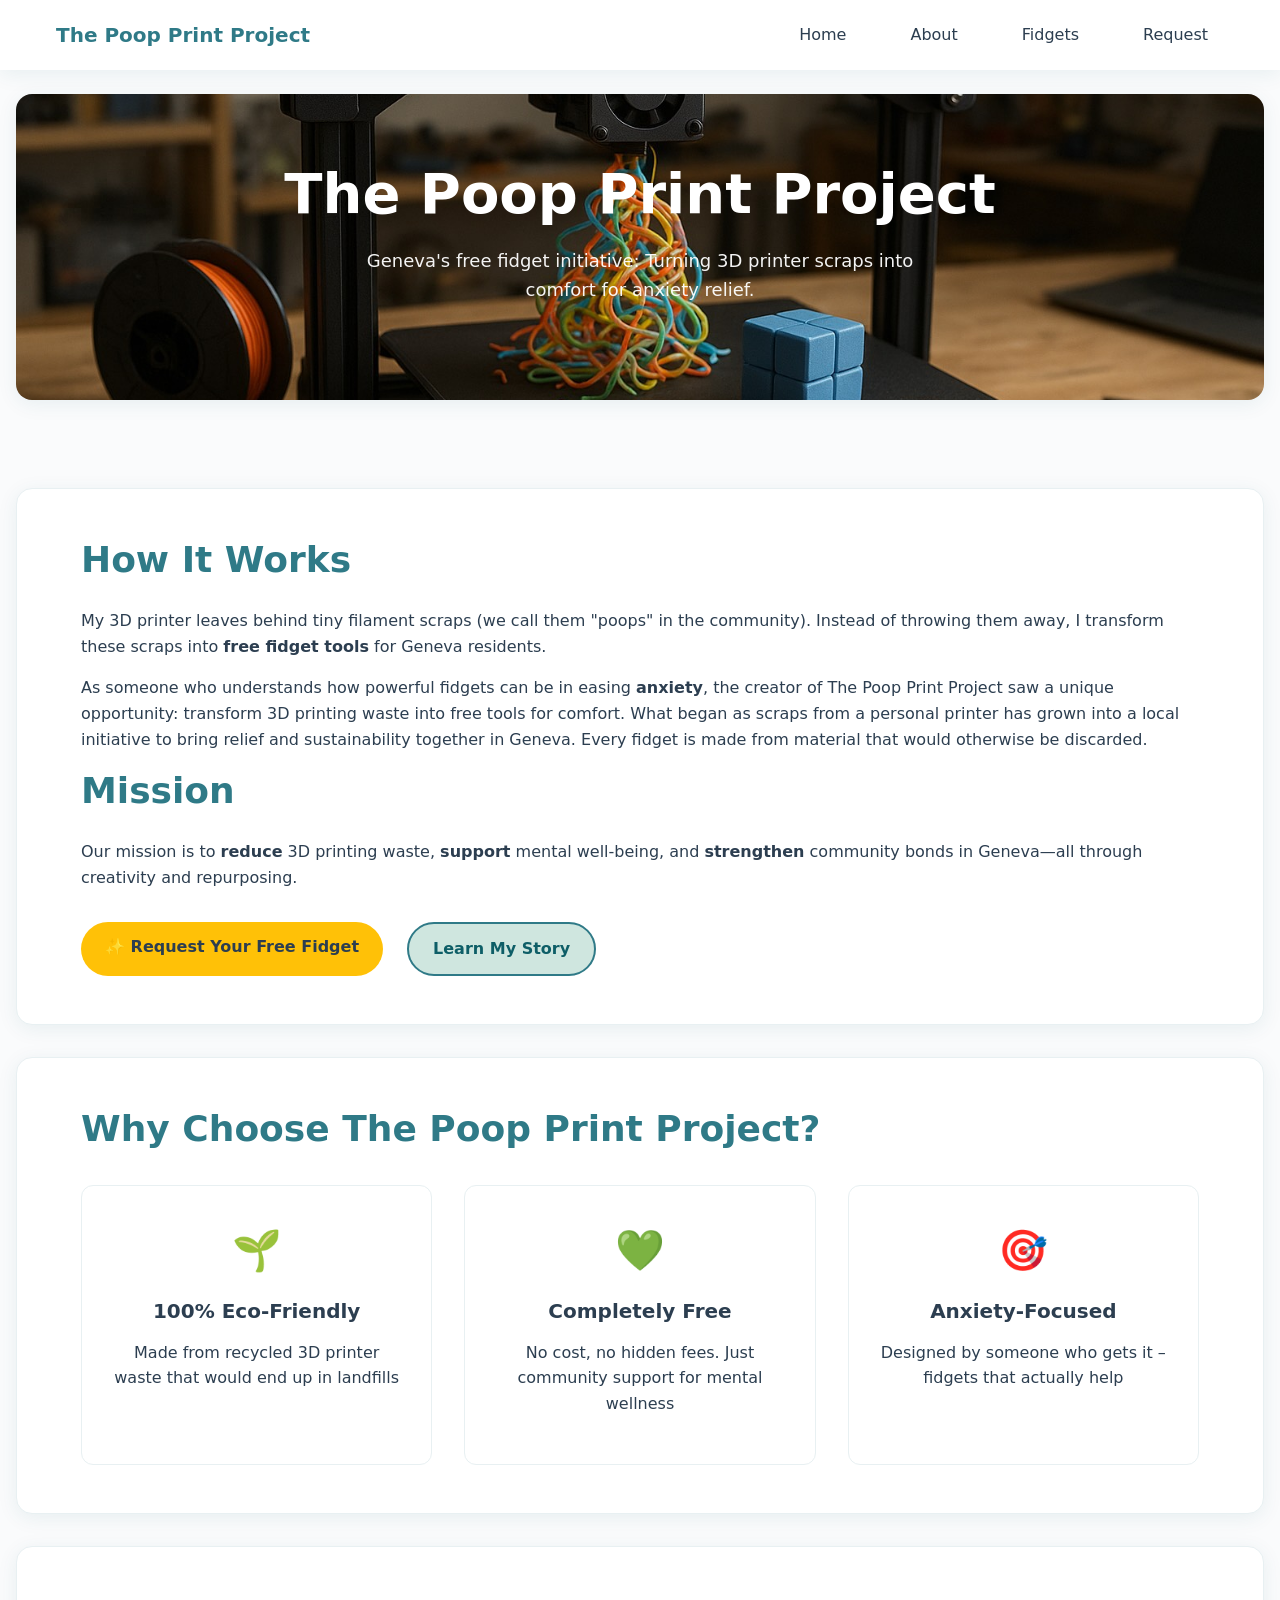
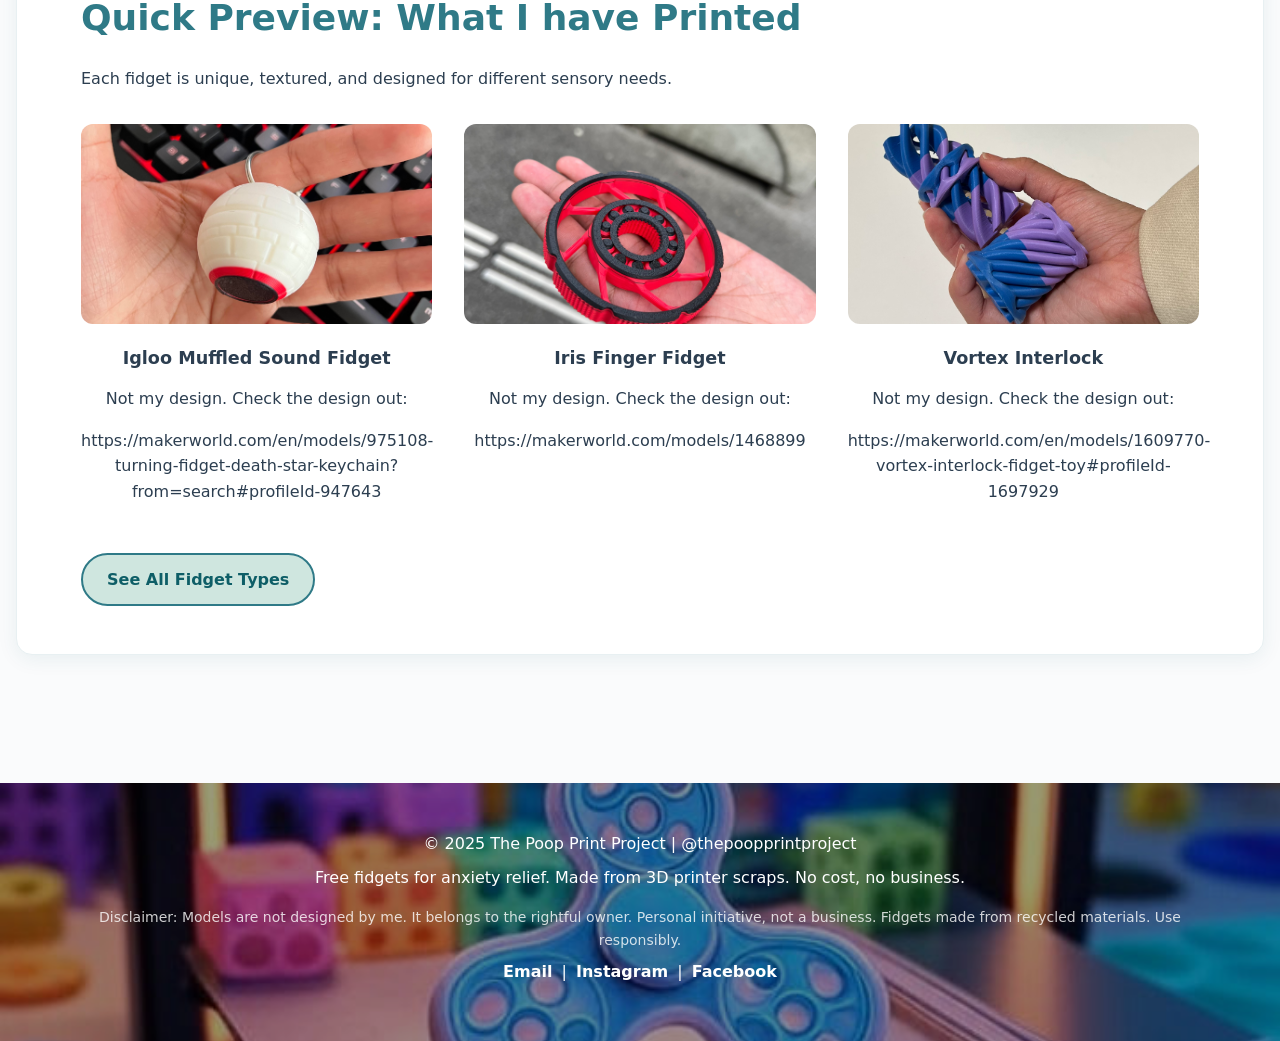
==== commit 768cc6c1: "handles added" ====
--- a/index.html
+++ b/index.html
@@ -100,20 +100,23 @@
             </div>
         </section>
     </main>
-    <footer class="footer">
-        <div class="container">
-            <p>&copy; 2025 The Poop Print Project | @thepoopprintproject</p>
-            <p>Free fidgets for anxiety relief. Made from 3D printer scraps. No cost, no business.</p>
-            <p class="disclaimer">Disclaimer: Models are not designed by me. It belongs to the rightful owner. Personal initiative, not a business. Fidgets made from recycled materials. Use responsibly.</p>
-      
-            <!-- Contact Links Inline -->
+
+    
+<footer class="footer">
+    <div class="container">
+        <p>&copy; 2025 The Poop Print Project | @thepoopprintproject</p>
+        <p>Free fidgets for anxiety relief. Made from 3D printer scraps. No cost, no business.</p>
+        <p class="disclaimer">Disclaimer: Models are not designed by me. It belongs to the rightful owner. Personal initiative, not a business. Fidgets made from recycled materials. Use responsibly.</p>
+        
+        <!-- Contact Links Inline -->
         <p class="footer-contacts">
-            <a href="mailto:fidgets.geneva@gmail.com">Email</a> | 
-            <a href="https://instagram.com/yourhandle" target="_blank">Instagram</a> | 
-            <a href="https://facebook.com/yourpage" target="_blank">Facebook</a>
+            <a href="mailto:thepoopprintproject@gmail.com">Email</a> | 
+            <a href="https://instagram.com/thepoopprintproject" target="_blank">Instagram</a> | 
+            <a href="https://facebook.com/thepoopprintproject" target="_blank">Facebook</a>
         </p>
-        </div>
-    </footer>
+    </div>
+</footer>
+
 </body>
 
 </html>
@@ -135,3 +138,4 @@
 
 
 
+
--- a/styles.css
+++ b/styles.css
@@ -673,28 +673,63 @@
 //*CONTACT SECTION*//
 
 
-.footer .contact-links {
-  list-style: none;
-  padding: 0;
+/* Footer Contacts - Desktop and Mobile */
+.footer-contacts {
   margin-top: var(--spacing-md);
-  display: flex;
-  justify-content: center;
-  gap: var(--spacing-lg);
-  flex-wrap: nowrap;   /* keeps all links in one line */
-}
-
-.footer .contact-links li {
-  display: inline;    /* ensures horizontal layout */
-}
-
-.footer .contact-links a {
-  text-decoration: underline; /* underline the links */
+  text-align: center;
   font-weight: 600;
-  color: #ffffff;             /* white text */
   font-size: 1.1rem;
+  color: #ffffff;  /* default text color */
+}
+
+/* Link States & Animated Underline */
+.footer-contacts a {
+  color: #ffffff !important;       /* white text */
+  text-decoration: none;            /* remove default underline */
+  position: relative;               /* for pseudo-element underline */
+  margin: 0 4px;                    /* spacing around separators */
   transition: all 0.3s ease;
-}
-
-.footer .contact-links a:hover {
-  color: var(--pp-accent);    /* golden accent on hover */
-  transform: tran
+  font-weight: 600;
+}
+
+/* Pseudo-element for underline */
+.footer-contacts a::after {
+  content: '';
+  position: absolute;
+  left: 0;
+  bottom: -2px;                     /* distance from text */
+  width: 0%;
+  height: 2px;
+  background-color: var(--pp-accent); /* gold accent underline */
+  transition: width 0.3s ease;
+}
+
+/* Animate underline on hover */
+.footer-contacts a:hover::after {
+  width: 100%;
+}
+
+/* Hover text color */
+.footer-contacts a:hover {
+  color: var(--pp-accent) !important;
+}
+
+/* Responsive Footer Contacts */
+@media (max-width: 480px) {
+  .footer-contacts {
+    display: flex;
+    flex-direction: column;   /* stack links vertically */
+    gap: 0.5rem;              /* spacing between links */
+    align-items: center;      /* center align */
+    font-size: 1rem;          /* slightly smaller text */
+  }
+
+  .footer-contacts a {
+    margin: 0;                /* remove inline margins on stacked layout */
+  }
+
+  /* Remove separators on mobile */
+  .footer-contacts a + a::before {
+    content: none;
+  }
+}
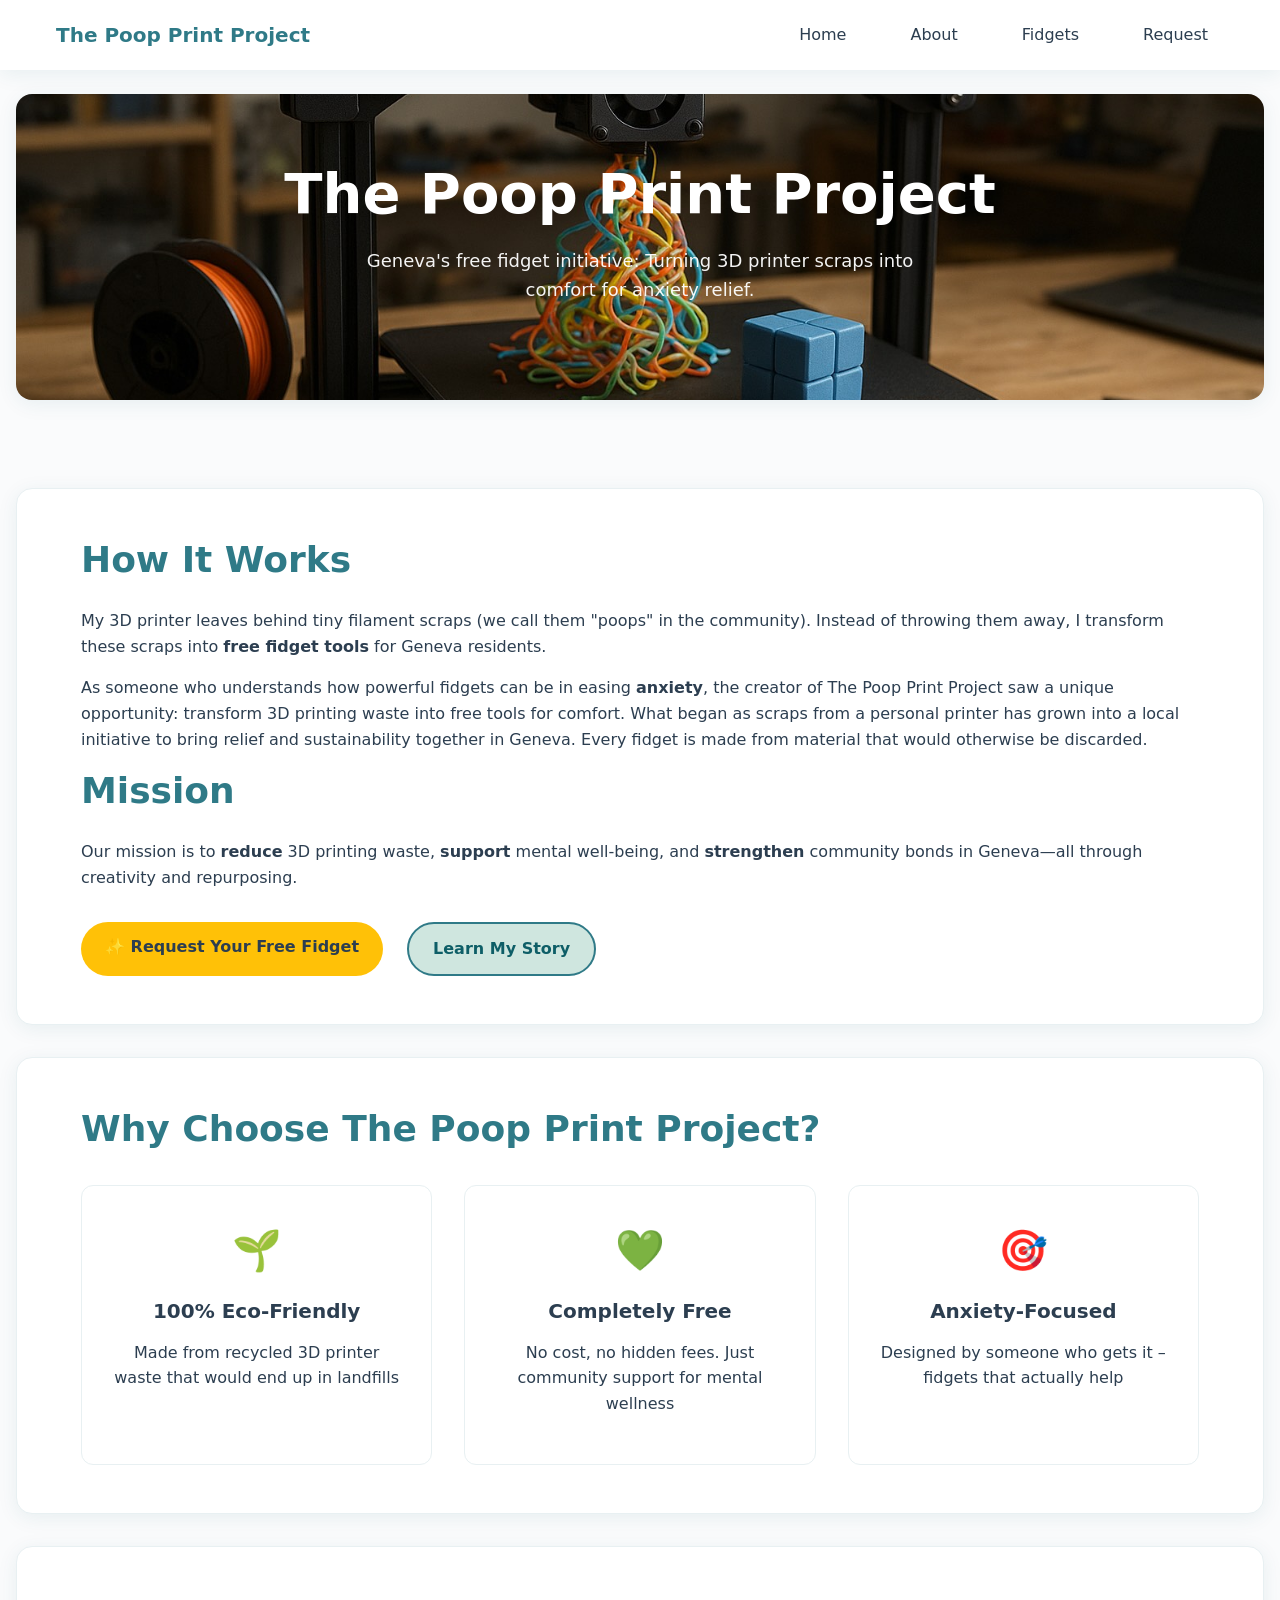
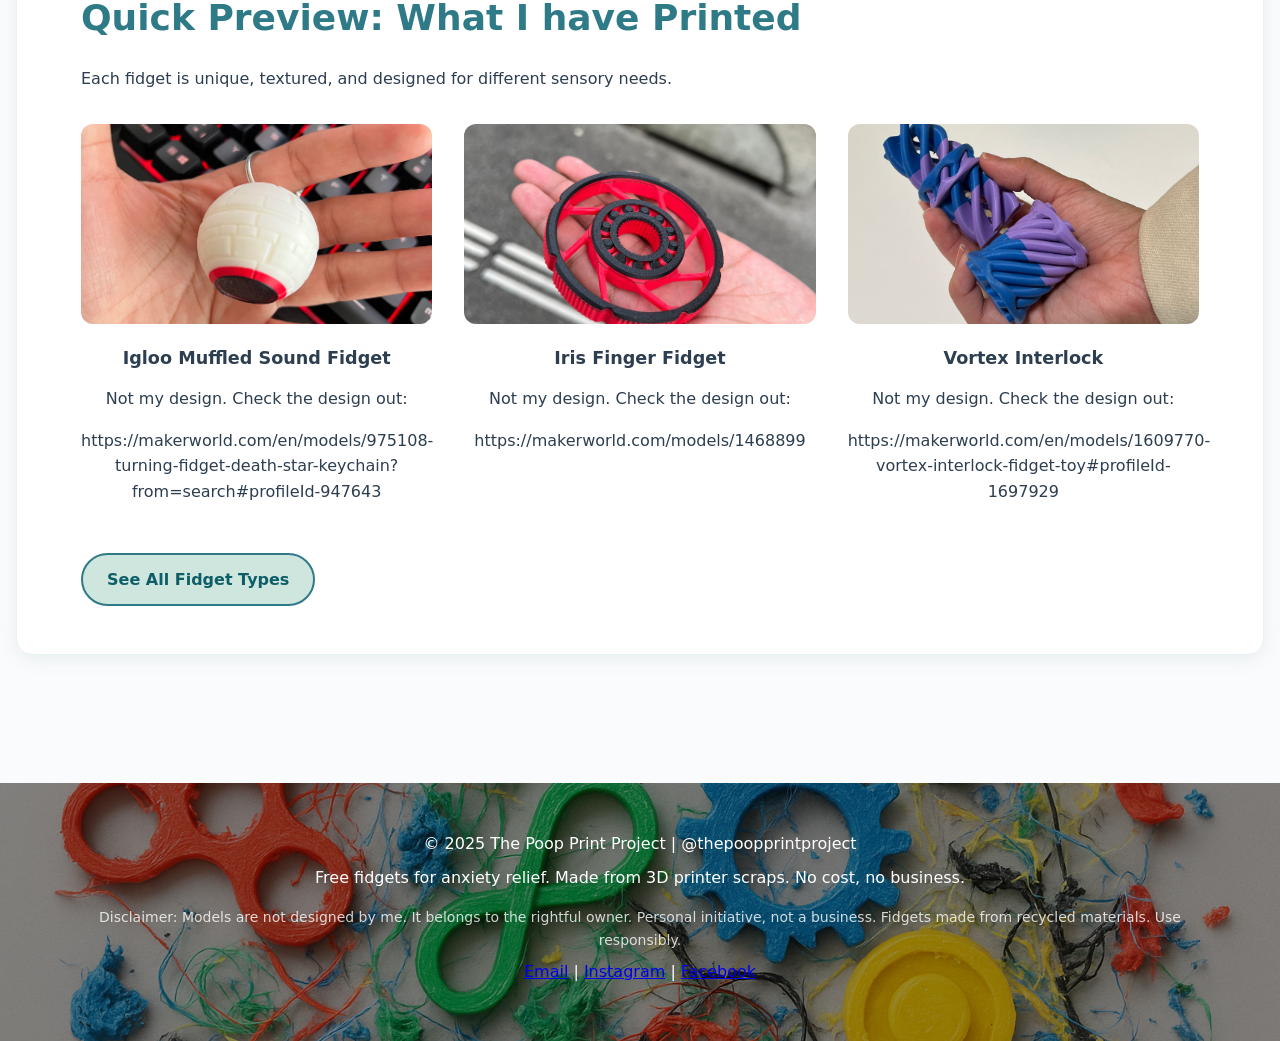
==== commit 06b5a0e5: "Update index.html to Home in navigation link" ====
--- a/index.html
+++ b/index.html
@@ -14,7 +14,7 @@
 <body>
     <nav class="nav">
         <div class="nav-container">
-            <a href="index.html" class="nav-logo">The Poop Print Project</a>
+            <a href="Home" class="nav-logo">The Poop Print Project</a>
             <ul class="nav-menu">
                 <li><a href="index.html" class="nav-link">Home</a></li>
                 <li><a href="about.html" class="nav-link">About</a></li>
@@ -139,3 +139,4 @@
 
 
 
+
--- a/styles.css
+++ b/styles.css
@@ -451,7 +451,7 @@
 /* Footer */
 .footer {
   position: relative;
-  background: url('image.jpg') no-repeat center center;
+  background: url('footer.png') no-repeat center center;
   background-size: cover;
   color: var(--pp-surface);
   text-align: center;
@@ -673,59 +673,52 @@
 //*CONTACT SECTION*//
 
 
-/* Footer Contacts - Desktop and Mobile */
-.footer-contacts {
-  margin-top: var(--spacing-md);
-  text-align: center;
+/* Footer Contacts - All Link States */
+.footer-contacts a:link,
+.footer-contacts a:visited,
+.footer-contacts a:hover,
+.footer-contacts a:active {
+  color: #ffffff !important;        /* White text for all states */
+  text-decoration: none;            /* Remove default underline */
+  position: relative;               /* For animated underline */
   font-weight: 600;
-  font-size: 1.1rem;
-  color: #ffffff;  /* default text color */
-}
-
-/* Link States & Animated Underline */
-.footer-contacts a {
-  color: #ffffff !important;       /* white text */
-  text-decoration: none;            /* remove default underline */
-  position: relative;               /* for pseudo-element underline */
-  margin: 0 4px;                    /* spacing around separators */
+  margin: 0 4px;                    /* Space between links */
   transition: all 0.3s ease;
-  font-weight: 600;
-}
-
-/* Pseudo-element for underline */
+}
+
+/* Animated underline */
 .footer-contacts a::after {
   content: '';
   position: absolute;
   left: 0;
-  bottom: -2px;                     /* distance from text */
+  bottom: -2px;                     /* Distance from text */
   width: 0%;
   height: 2px;
-  background-color: var(--pp-accent); /* gold accent underline */
+  background-color: var(--pp-accent); /* Gold underline */
   transition: width 0.3s ease;
 }
 
-/* Animate underline on hover */
+/* Hover effect */
 .footer-contacts a:hover::after {
   width: 100%;
 }
 
-/* Hover text color */
 .footer-contacts a:hover {
-  color: var(--pp-accent) !important;
+  color: var(--pp-accent) !important; /* Gold text on hover */
 }
 
 /* Responsive Footer Contacts */
 @media (max-width: 480px) {
   .footer-contacts {
     display: flex;
-    flex-direction: column;   /* stack links vertically */
-    gap: 0.5rem;              /* spacing between links */
-    align-items: center;      /* center align */
-    font-size: 1rem;          /* slightly smaller text */
+    flex-direction: column;   /* Stack vertically */
+    gap: 0.5rem;              /* Space between links */
+    align-items: center;
+    font-size: 1rem;
   }
 
   .footer-contacts a {
-    margin: 0;                /* remove inline margins on stacked layout */
+    margin: 0;
   }
 
   /* Remove separators on mobile */
@@ -733,3 +726,15 @@
     content: none;
   }
 }
+
+.custom-section p {
+    margin-bottom: 1.5rem; /* increase space between paragraphs */
+}
+
+.custom-section ul li {
+    margin-bottom: 0.75rem; /* increase space between list items */
+}
+
+
+
+
